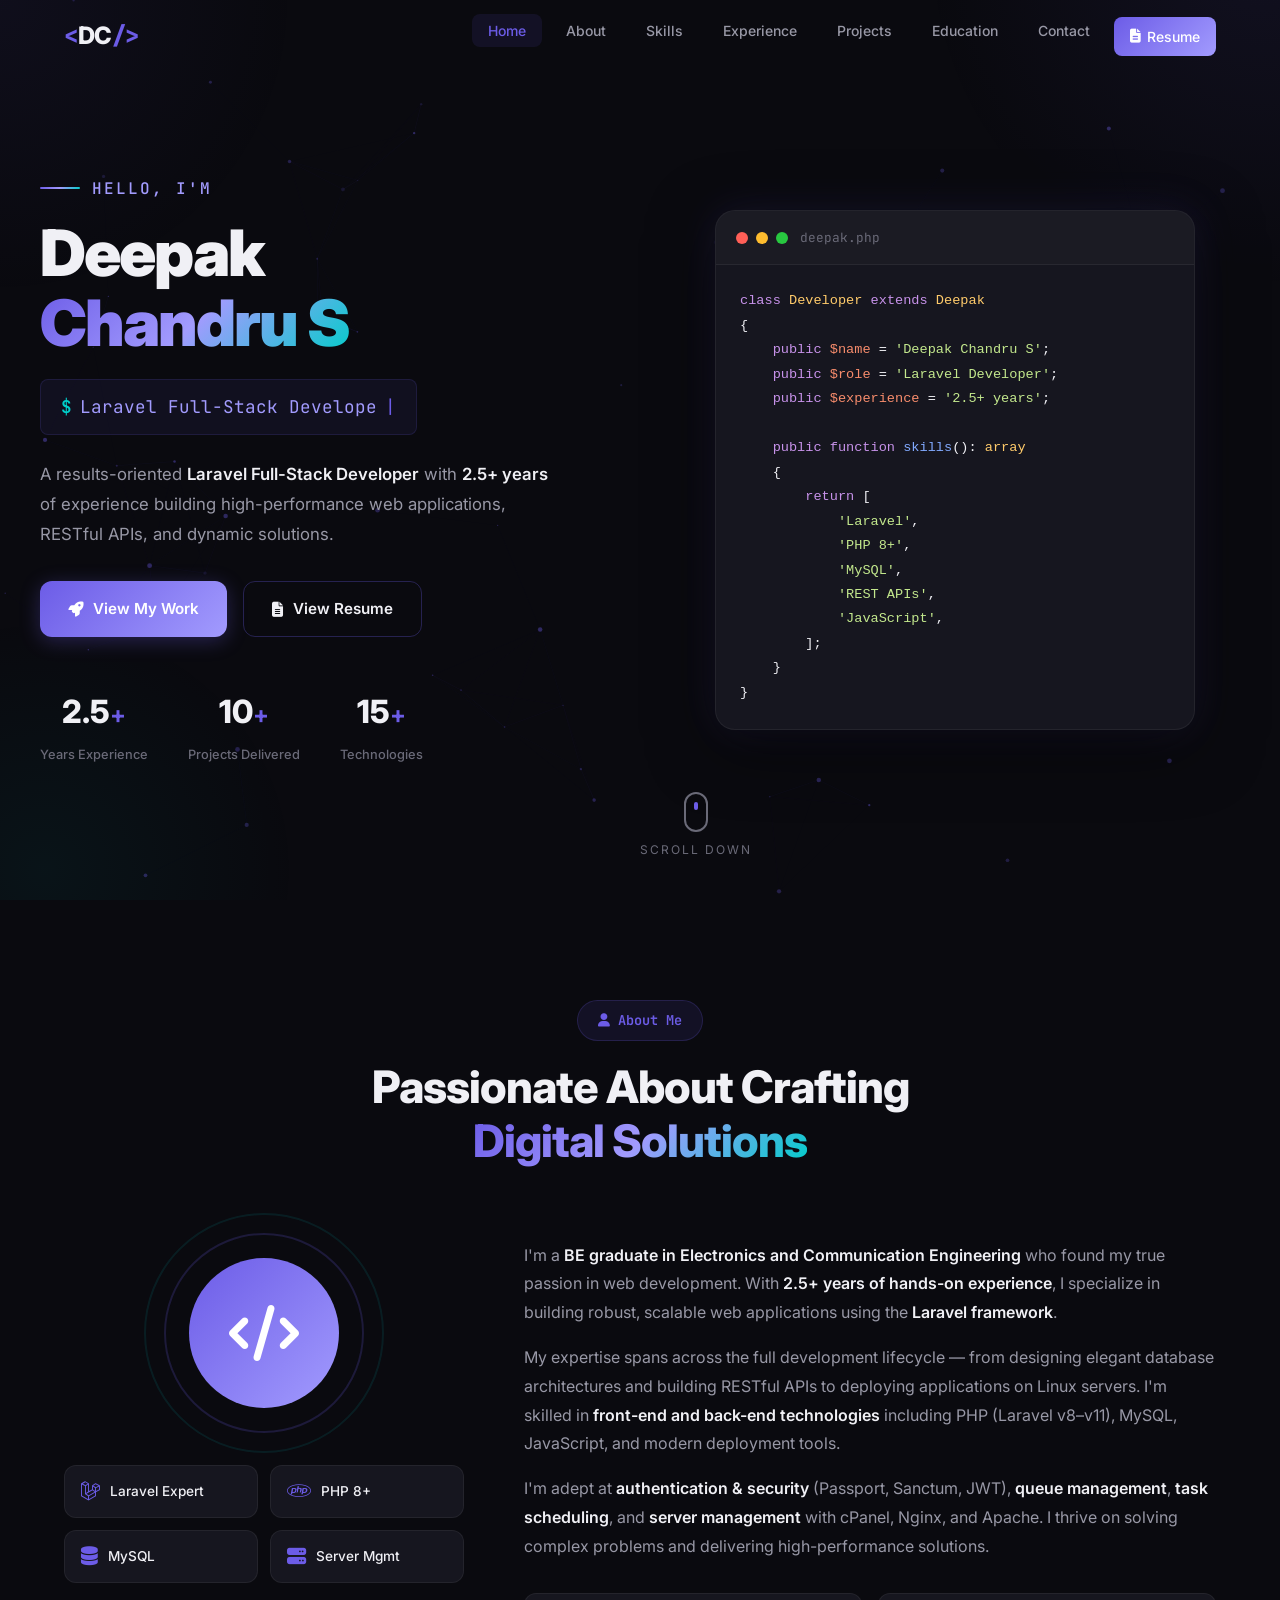
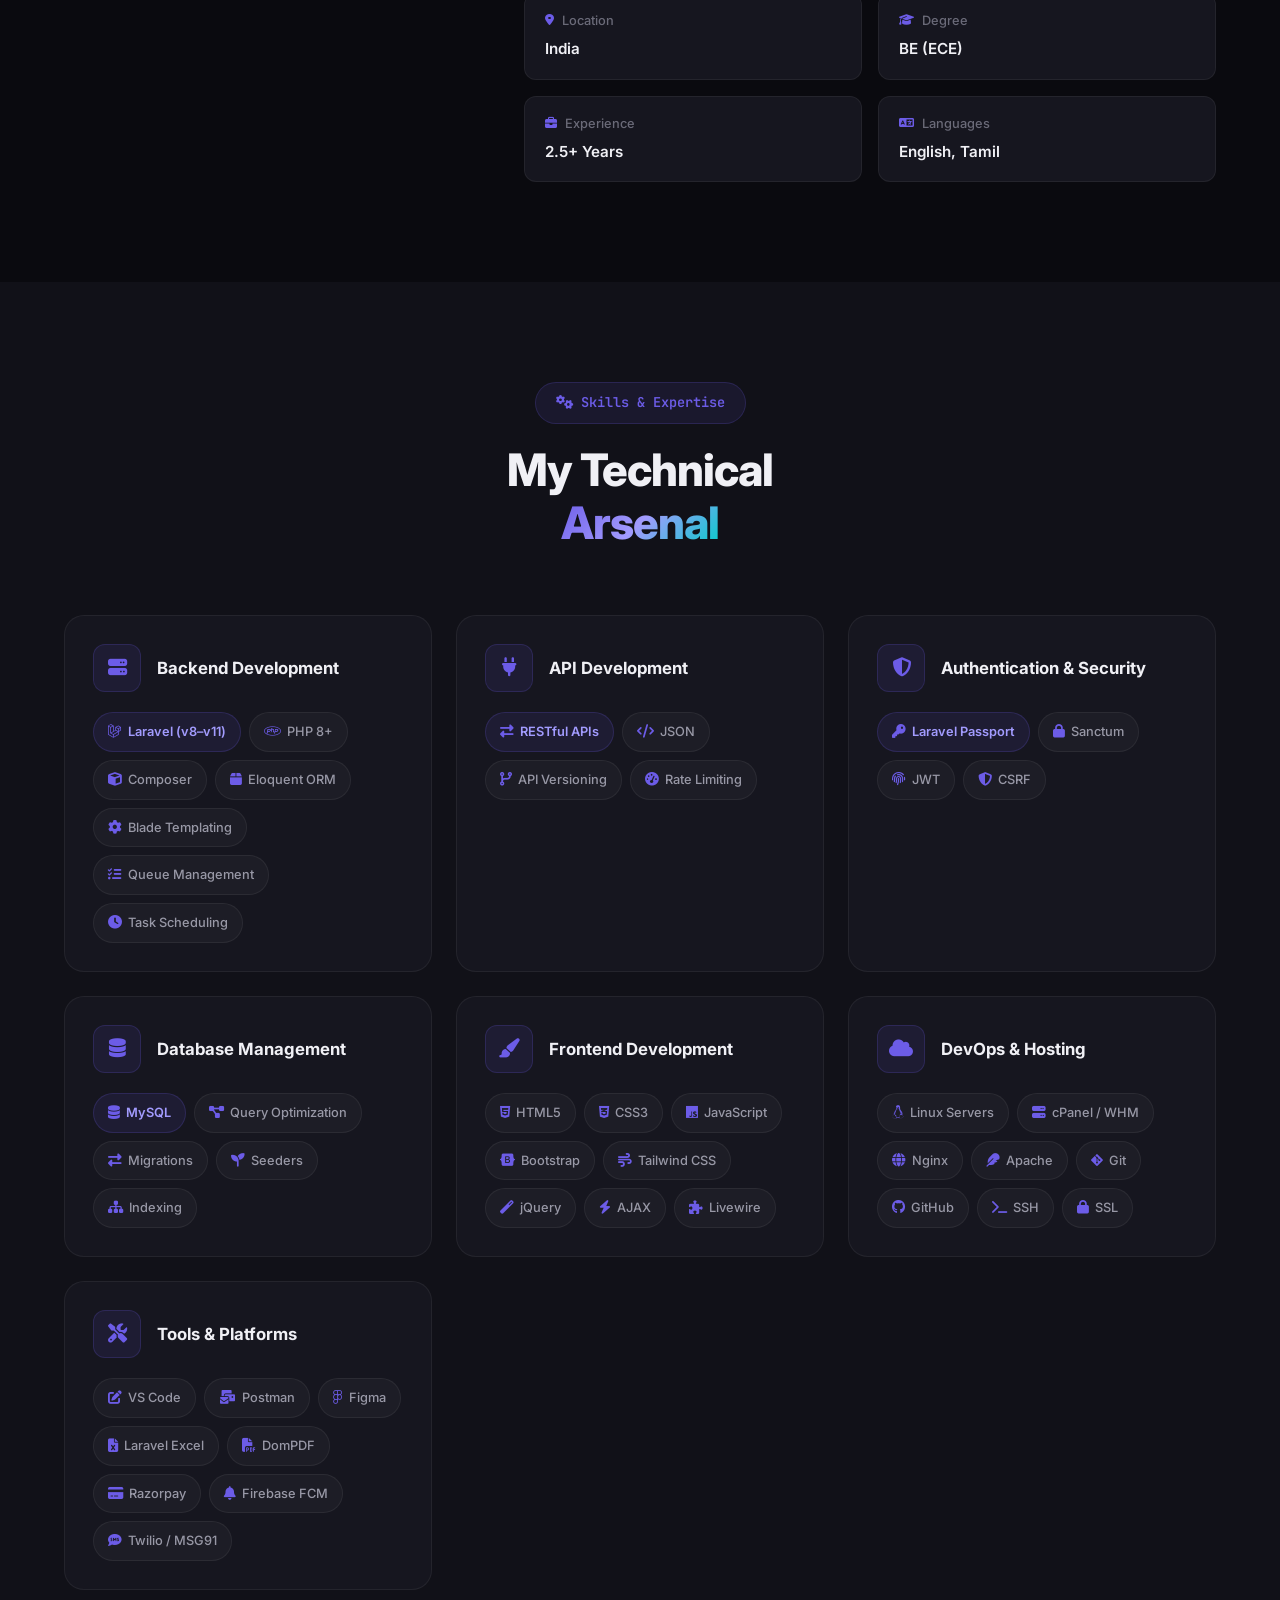
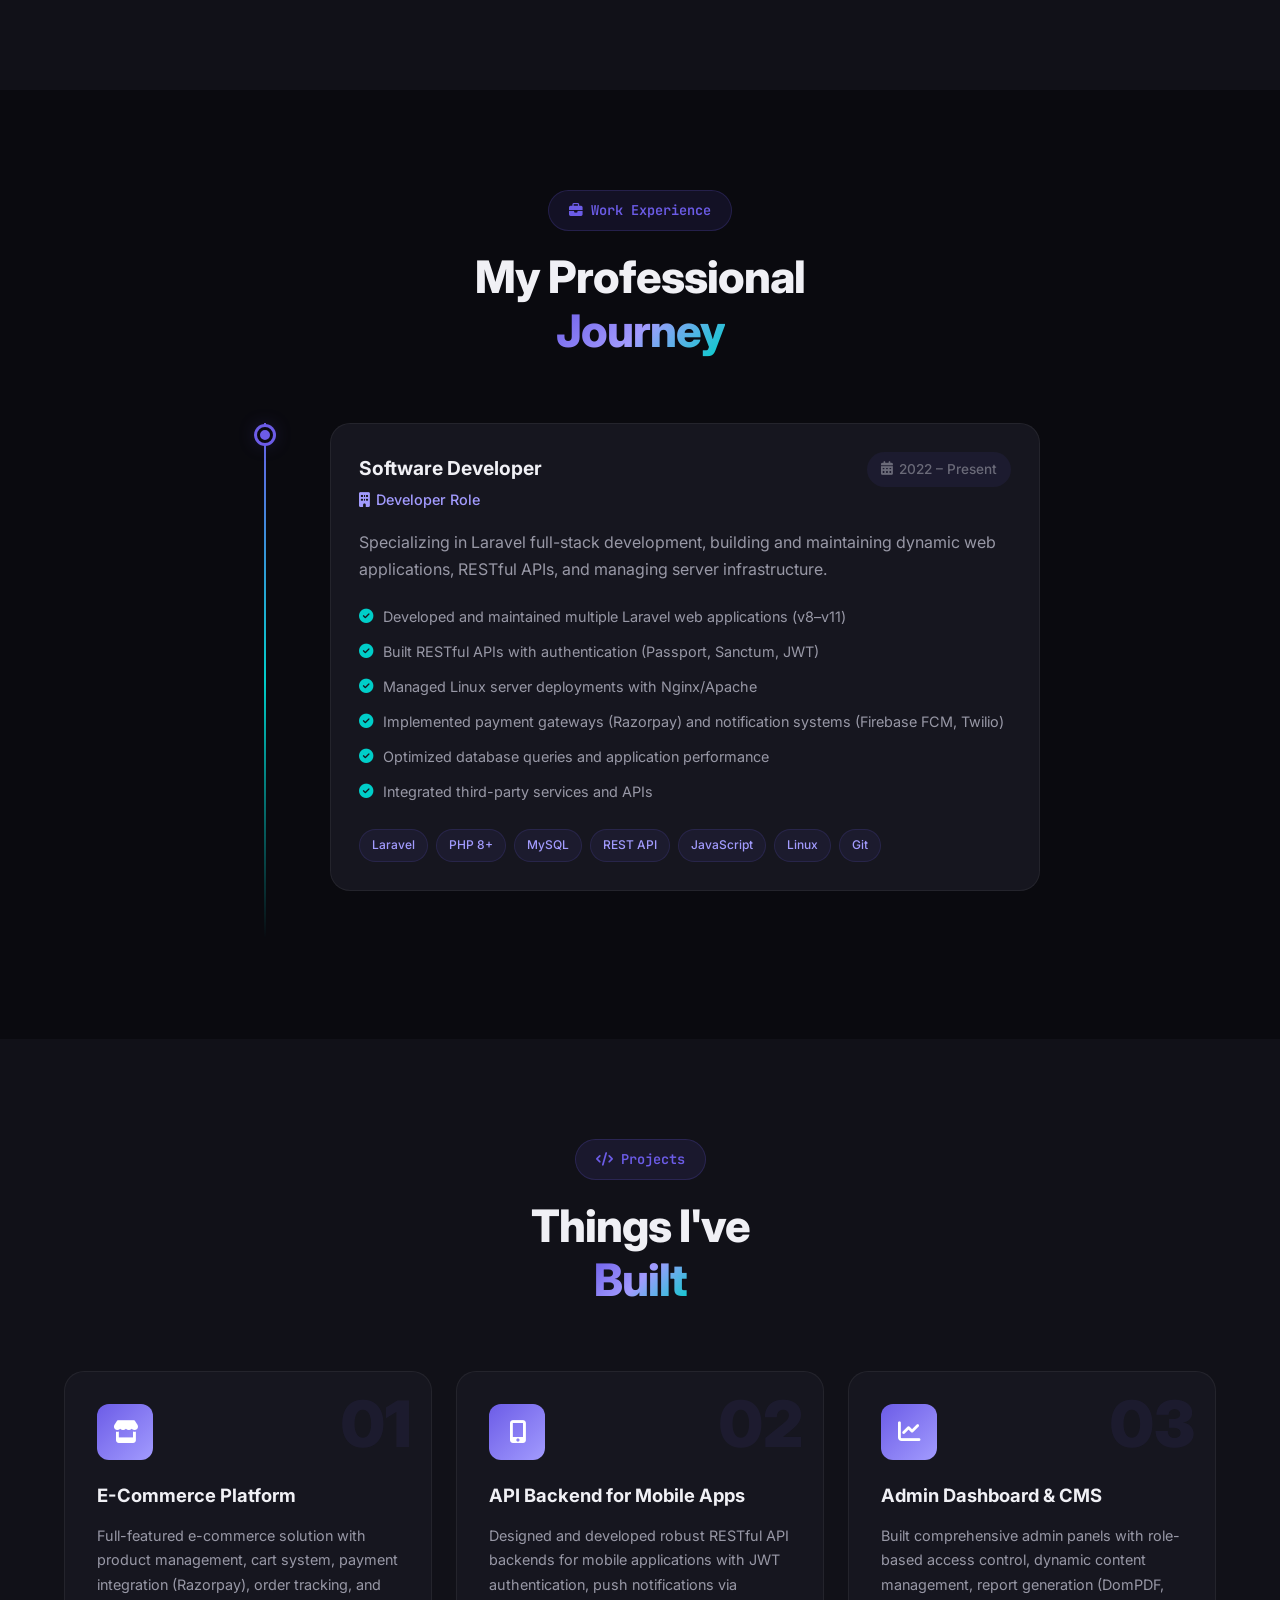
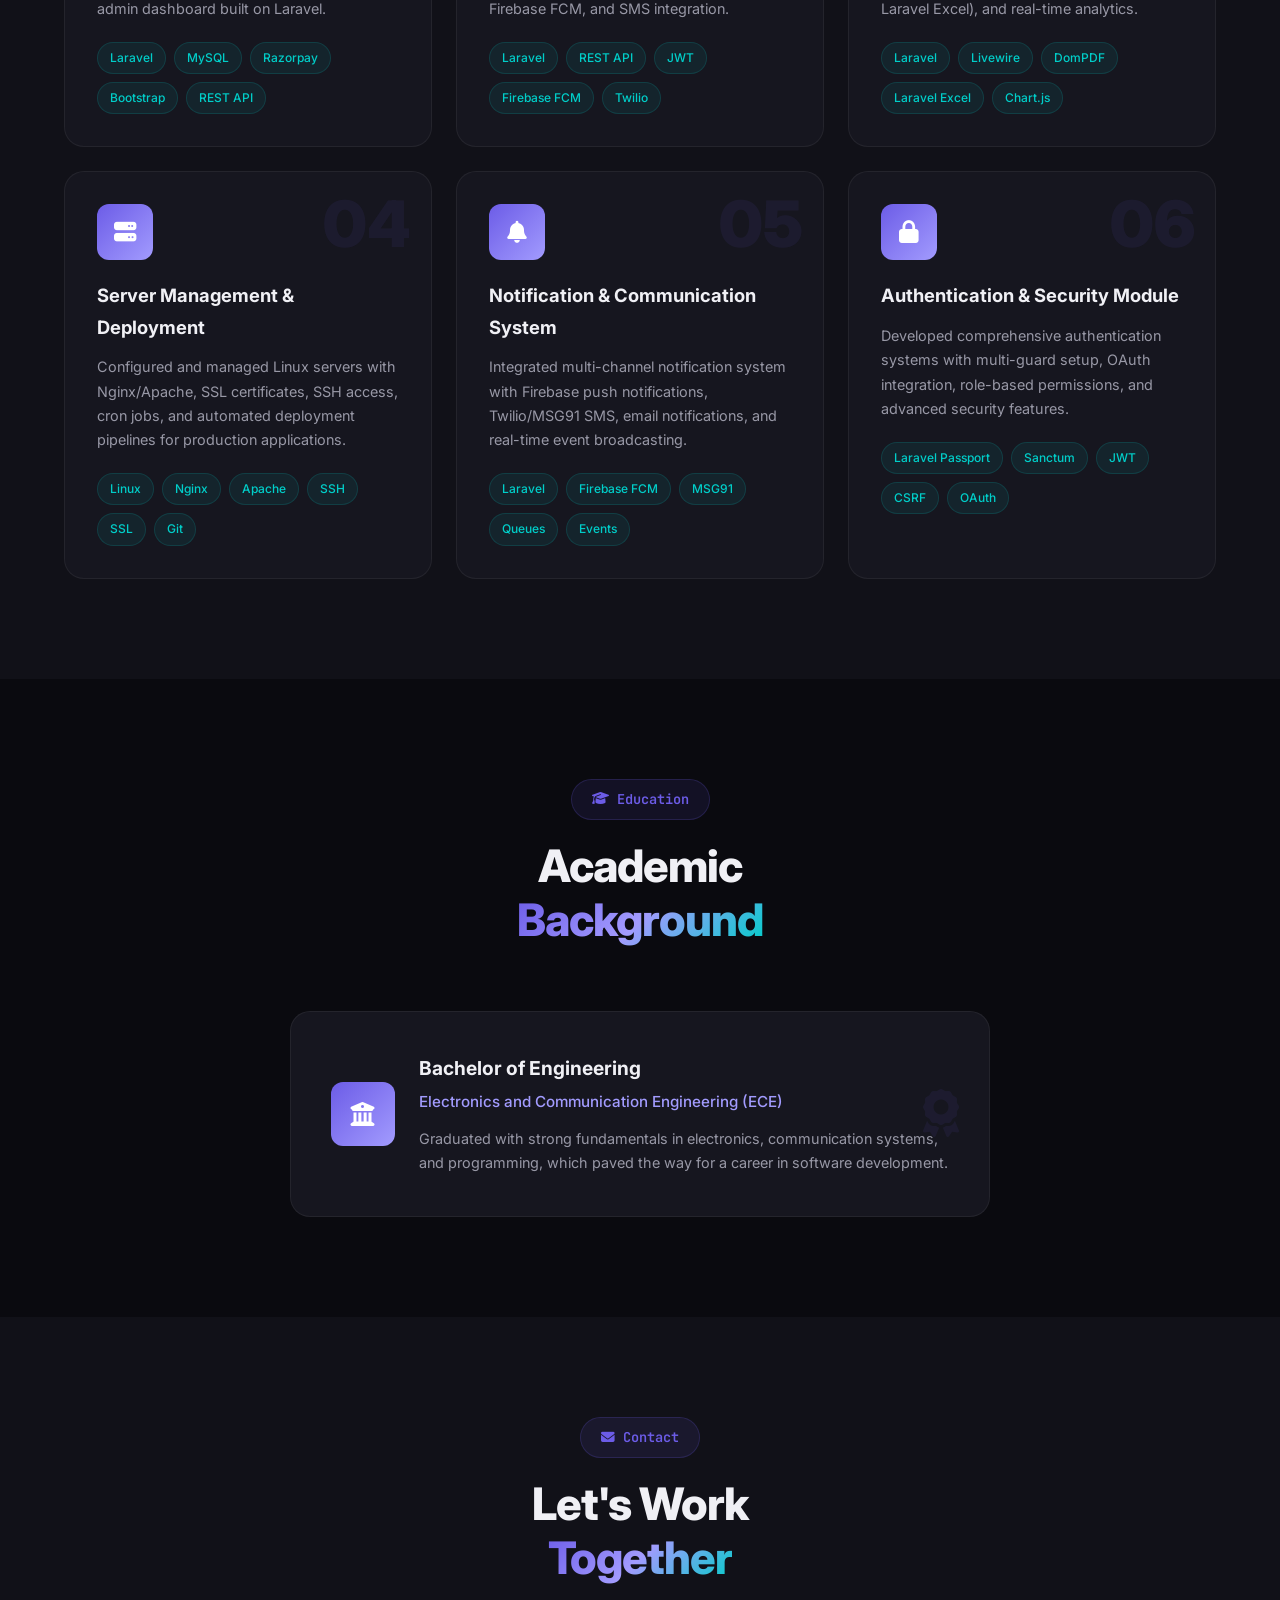
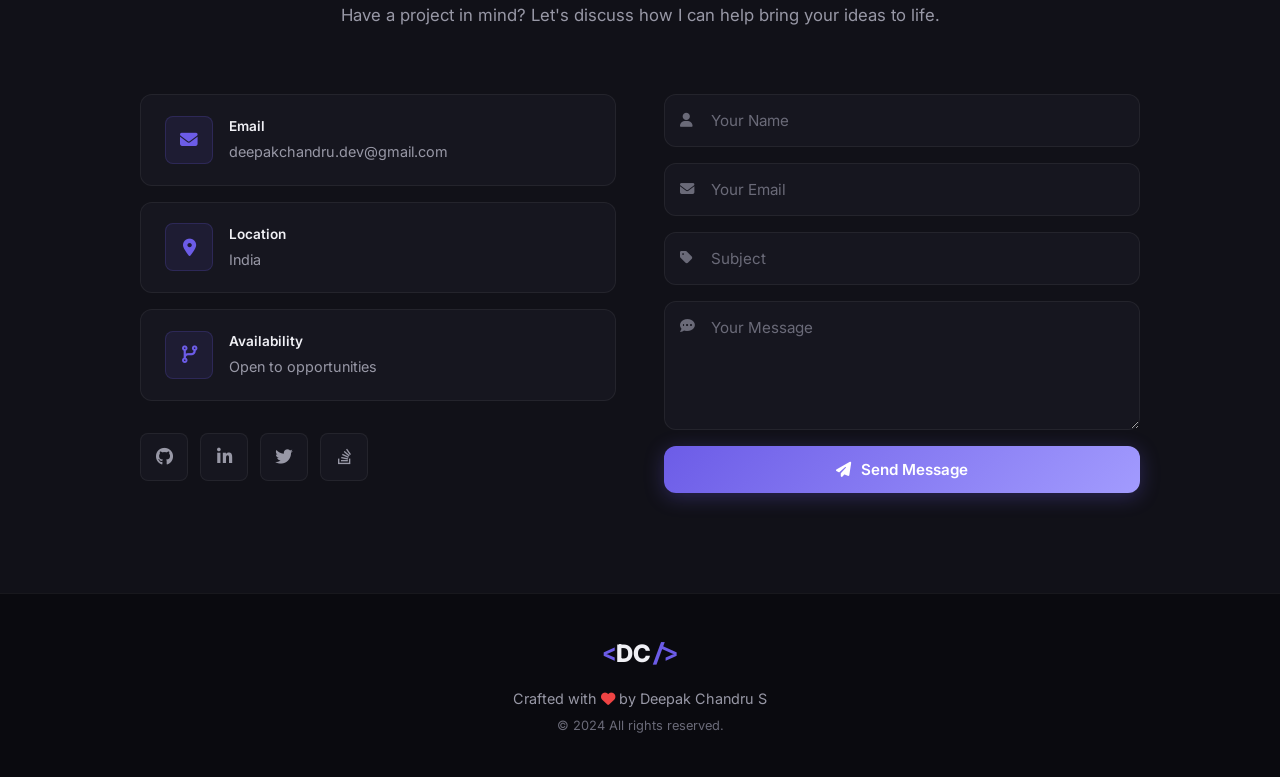
==== index.html @ 0161b1d6 "initial commit" ====
<!DOCTYPE html>
<html lang="en">
<head>
    <meta charset="UTF-8">
    <meta name="viewport" content="width=device-width, initial-scale=1.0">
    <title>Deepak Chandru S | Laravel Developer Portfolio</title>
    <link rel="preconnect" href="https://fonts.googleapis.com">
    <link href="https://fonts.googleapis.com/css2?family=Inter:wght@300;400;500;600;700;800;900&family=JetBrains+Mono:wght@400;500;600&display=swap" rel="stylesheet">
    <link rel="stylesheet" href="https://cdn.jsdelivr.net/npm/@fortawesome/fontawesome-free@6.4.0/css/all.min.css">
    <link rel="stylesheet" href="css/style.css">
</head>
<body>
    <!-- Cursor Glow -->
    <div class="cursor-glow" id="cursorGlow"></div>

    <!-- Particle Canvas -->
    <canvas id="particleCanvas"></canvas>

    <!-- Navigation -->
    <nav class="navbar" id="navbar">
        <div class="nav-container">
            <a href="#hero" class="nav-logo">
                <span class="logo-bracket">&lt;</span>DC<span class="logo-bracket">/&gt;</span>
            </a>
            <ul class="nav-links" id="navLinks">
                <li><a href="#hero" class="nav-link active">Home</a></li>
                <li><a href="#about" class="nav-link">About</a></li>
                <li><a href="#skills" class="nav-link">Skills</a></li>
                <li><a href="#experience" class="nav-link">Experience</a></li>
                <li><a href="#projects" class="nav-link">Projects</a></li>
                <li><a href="#education" class="nav-link">Education</a></li>
                <li><a href="#contact" class="nav-link">Contact</a></li>
                <li><a href="resume.html" class="nav-link nav-resume"><i class="fas fa-file-alt"></i> Resume</a></li>
            </ul>
            <button class="nav-toggle" id="navToggle" aria-label="Toggle navigation">
                <span></span><span></span><span></span>
            </button>
        </div>
    </nav>

    <!-- Hero Section -->
    <section id="hero" class="hero">
        <div class="hero-content">
            <div class="hero-text">
                <div class="hero-greeting" data-aos="fade-up">
                    <span class="greeting-line"></span>
                    <span class="greeting-text">Hello, I'm</span>
                </div>
                <h1 class="hero-name" data-aos="fade-up" data-delay="100">
                    Deepak<br><span class="name-highlight">Chandru S</span>
                </h1>
                <div class="hero-typewriter" data-aos="fade-up" data-delay="200">
                    <span class="typewriter-prefix">$</span>
                    <span class="typewriter-text" id="typewriter"></span>
                    <span class="typewriter-cursor">|</span>
                </div>
                <p class="hero-description" data-aos="fade-up" data-delay="300">
                    A results-oriented <strong>Laravel Full-Stack Developer</strong> with <strong>2.5+ years</strong> of experience 
                    building high-performance web applications, RESTful APIs, and dynamic solutions.
                </p>
                <div class="hero-buttons" data-aos="fade-up" data-delay="400">
                    <a href="#projects" class="btn btn-primary">
                        <i class="fas fa-rocket"></i> View My Work
                    </a>
                    <a href="resume.html" class="btn btn-outline">
                        <i class="fas fa-file-alt"></i> View Resume
                    </a>
                </div>
                <div class="hero-stats" data-aos="fade-up" data-delay="500">
                    <div class="stat-item">
                        <span class="stat-number" data-count="2.5">0</span><span class="stat-suffix">+</span>
                        <span class="stat-label">Years Experience</span>
                    </div>
                    <div class="stat-item">
                        <span class="stat-number" data-count="10">0</span><span class="stat-suffix">+</span>
                        <span class="stat-label">Projects Delivered</span>
                    </div>
                    <div class="stat-item">
                        <span class="stat-number" data-count="15">0</span><span class="stat-suffix">+</span>
                        <span class="stat-label">Technologies</span>
                    </div>
                </div>
            </div>
            <div class="hero-visual" data-aos="fade-left" data-delay="300">
                <div class="code-window">
                    <div class="code-header">
                        <div class="code-dots">
                            <span class="dot red"></span>
                            <span class="dot yellow"></span>
                            <span class="dot green"></span>
                        </div>
                        <span class="code-title">deepak.php</span>
                    </div>
                    <div class="code-body">
                        <pre><code><span class="code-keyword">class</span> <span class="code-class">Developer</span> <span class="code-keyword">extends</span> <span class="code-class">Deepak</span>
{
    <span class="code-keyword">public</span> <span class="code-variable">$name</span> = <span class="code-string">'Deepak Chandru S'</span>;
    <span class="code-keyword">public</span> <span class="code-variable">$role</span> = <span class="code-string">'Laravel Developer'</span>;
    <span class="code-keyword">public</span> <span class="code-variable">$experience</span> = <span class="code-string">'2.5+ years'</span>;

    <span class="code-keyword">public function</span> <span class="code-function">skills</span>(): <span class="code-class">array</span>
    {
        <span class="code-keyword">return</span> [
            <span class="code-string">'Laravel'</span>,
            <span class="code-string">'PHP 8+'</span>,
            <span class="code-string">'MySQL'</span>,
            <span class="code-string">'REST APIs'</span>,
            <span class="code-string">'JavaScript'</span>,
        ];
    }
}</code></pre>
                    </div>
                </div>
            </div>
        </div>
        <div class="scroll-indicator">
            <div class="mouse">
                <div class="wheel"></div>
            </div>
            <span>Scroll Down</span>
        </div>
    </section>

    <!-- About Section -->
    <section id="about" class="section about">
        <div class="container">
            <div class="section-header">
                <span class="section-tag"><i class="fas fa-user"></i> About Me</span>
                <h2 class="section-title">Passionate About Crafting<br><span class="highlight">Digital Solutions</span></h2>
            </div>
            <div class="about-grid">
                <div class="about-image-wrapper">
                    <div class="about-avatar">
                        <div class="avatar-inner">
                            <i class="fas fa-code avatar-icon"></i>
                        </div>
                        <div class="avatar-ring"></div>
                        <div class="avatar-ring avatar-ring-2"></div>
                    </div>
                    <div class="about-badges">
                        <div class="badge-item">
                            <i class="fab fa-laravel"></i>
                            <span>Laravel Expert</span>
                        </div>
                        <div class="badge-item">
                            <i class="fab fa-php"></i>
                            <span>PHP 8+</span>
                        </div>
                        <div class="badge-item">
                            <i class="fas fa-database"></i>
                            <span>MySQL</span>
                        </div>
                        <div class="badge-item">
                            <i class="fas fa-server"></i>
                            <span>Server Mgmt</span>
                        </div>
                    </div>
                </div>
                <div class="about-content">
                    <p class="about-text">
                        I'm a <strong>BE graduate in Electronics and Communication Engineering</strong> who found my true passion in web development. 
                        With <strong>2.5+ years of hands-on experience</strong>, I specialize in building robust, scalable web applications using 
                        the <strong>Laravel framework</strong>.
                    </p>
                    <p class="about-text">
                        My expertise spans across the full development lifecycle — from designing elegant database architectures and building 
                        RESTful APIs to deploying applications on Linux servers. I'm skilled in <strong>front-end and back-end technologies</strong> 
                        including PHP (Laravel v8–v11), MySQL, JavaScript, and modern deployment tools.
                    </p>
                    <p class="about-text">
                        I'm adept at <strong>authentication & security</strong> (Passport, Sanctum, JWT), <strong>queue management</strong>, 
                        <strong>task scheduling</strong>, and <strong>server management</strong> with cPanel, Nginx, and Apache. I thrive on solving 
                        complex problems and delivering high-performance solutions.
                    </p>
                    <div class="about-info-grid">
                        <div class="info-item">
                            <span class="info-label"><i class="fas fa-map-marker-alt"></i> Location</span>
                            <span class="info-value">India</span>
                        </div>
                        <div class="info-item">
                            <span class="info-label"><i class="fas fa-graduation-cap"></i> Degree</span>
                            <span class="info-value">BE (ECE)</span>
                        </div>
                        <div class="info-item">
                            <span class="info-label"><i class="fas fa-briefcase"></i> Experience</span>
                            <span class="info-value">2.5+ Years</span>
                        </div>
                        <div class="info-item">
                            <span class="info-label"><i class="fas fa-language"></i> Languages</span>
                            <span class="info-value">English, Tamil</span>
                        </div>
                    </div>
                </div>
            </div>
        </div>
    </section>

    <!-- Skills Section -->
    <section id="skills" class="section skills">
        <div class="container">
            <div class="section-header">
                <span class="section-tag"><i class="fas fa-cogs"></i> Skills & Expertise</span>
                <h2 class="section-title">My Technical<br><span class="highlight">Arsenal</span></h2>
            </div>
            <div class="skills-categories">
                <!-- Backend Development -->
                <div class="skill-category">
                    <div class="category-header">
                        <div class="category-icon">
                            <i class="fas fa-server"></i>
                        </div>
                        <h3>Backend Development</h3>
                    </div>
                    <div class="skill-tags">
                        <span class="skill-tag featured"><i class="fab fa-laravel"></i> Laravel (v8–v11)</span>
                        <span class="skill-tag"><i class="fab fa-php"></i> PHP 8+</span>
                        <span class="skill-tag"><i class="fas fa-cube"></i> Composer</span>
                        <span class="skill-tag"><i class="fas fa-box"></i> Eloquent ORM</span>
                        <span class="skill-tag"><i class="fas fa-cog"></i> Blade Templating</span>
                        <span class="skill-tag"><i class="fas fa-tasks"></i> Queue Management</span>
                        <span class="skill-tag"><i class="fas fa-clock"></i> Task Scheduling</span>
                    </div>
                </div>
                <!-- API Development -->
                <div class="skill-category">
                    <div class="category-header">
                        <div class="category-icon">
                            <i class="fas fa-plug"></i>
                        </div>
                        <h3>API Development</h3>
                    </div>
                    <div class="skill-tags">
                        <span class="skill-tag featured"><i class="fas fa-exchange-alt"></i> RESTful APIs</span>
                        <span class="skill-tag"><i class="fas fa-code"></i> JSON</span>
                        <span class="skill-tag"><i class="fas fa-code-branch"></i> API Versioning</span>
                        <span class="skill-tag"><i class="fas fa-tachometer-alt"></i> Rate Limiting</span>
                    </div>
                </div>
                <!-- Auth & Security -->
                <div class="skill-category">
                    <div class="category-header">
                        <div class="category-icon">
                            <i class="fas fa-shield-alt"></i>
                        </div>
                        <h3>Authentication & Security</h3>
                    </div>
                    <div class="skill-tags">
                        <span class="skill-tag featured"><i class="fas fa-key"></i> Laravel Passport</span>
                        <span class="skill-tag"><i class="fas fa-lock"></i> Sanctum</span>
                        <span class="skill-tag"><i class="fas fa-fingerprint"></i> JWT</span>
                        <span class="skill-tag"><i class="fas fa-shield-alt"></i> CSRF</span>
                    </div>
                </div>
                <!-- Database -->
                <div class="skill-category">
                    <div class="category-header">
                        <div class="category-icon">
                            <i class="fas fa-database"></i>
                        </div>
                        <h3>Database Management</h3>
                    </div>
                    <div class="skill-tags">
                        <span class="skill-tag featured"><i class="fas fa-database"></i> MySQL</span>
                        <span class="skill-tag"><i class="fas fa-project-diagram"></i> Query Optimization</span>
                        <span class="skill-tag"><i class="fas fa-exchange-alt"></i> Migrations</span>
                        <span class="skill-tag"><i class="fas fa-seedling"></i> Seeders</span>
                        <span class="skill-tag"><i class="fas fa-sitemap"></i> Indexing</span>
                    </div>
                </div>
                <!-- Frontend -->
                <div class="skill-category">
                    <div class="category-header">
                        <div class="category-icon">
                            <i class="fas fa-paint-brush"></i>
                        </div>
                        <h3>Frontend Development</h3>
                    </div>
                    <div class="skill-tags">
                        <span class="skill-tag"><i class="fab fa-html5"></i> HTML5</span>
                        <span class="skill-tag"><i class="fab fa-css3-alt"></i> CSS3</span>
                        <span class="skill-tag"><i class="fab fa-js"></i> JavaScript</span>
                        <span class="skill-tag"><i class="fab fa-bootstrap"></i> Bootstrap</span>
                        <span class="skill-tag"><i class="fas fa-wind"></i> Tailwind CSS</span>
                        <span class="skill-tag"><i class="fas fa-magic"></i> jQuery</span>
                        <span class="skill-tag"><i class="fas fa-bolt"></i> AJAX</span>
                        <span class="skill-tag"><i class="fas fa-puzzle-piece"></i> Livewire</span>
                    </div>
                </div>
                <!-- DevOps & Hosting -->
                <div class="skill-category">
                    <div class="category-header">
                        <div class="category-icon">
                            <i class="fas fa-cloud"></i>
                        </div>
                        <h3>DevOps & Hosting</h3>
                    </div>
                    <div class="skill-tags">
                        <span class="skill-tag"><i class="fab fa-linux"></i> Linux Servers</span>
                        <span class="skill-tag"><i class="fas fa-server"></i> cPanel / WHM</span>
                        <span class="skill-tag"><i class="fas fa-globe"></i> Nginx</span>
                        <span class="skill-tag"><i class="fas fa-feather"></i> Apache</span>
                        <span class="skill-tag"><i class="fab fa-git-alt"></i> Git</span>
                        <span class="skill-tag"><i class="fab fa-github"></i> GitHub</span>
                        <span class="skill-tag"><i class="fas fa-terminal"></i> SSH</span>
                        <span class="skill-tag"><i class="fas fa-lock"></i> SSL</span>
                    </div>
                </div>
                <!-- Tools -->
                <div class="skill-category">
                    <div class="category-header">
                        <div class="category-icon">
                            <i class="fas fa-tools"></i>
                        </div>
                        <h3>Tools & Platforms</h3>
                    </div>
                    <div class="skill-tags">
                        <span class="skill-tag"><i class="fas fa-edit"></i> VS Code</span>
                        <span class="skill-tag"><i class="fas fa-mail-bulk"></i> Postman</span>
                        <span class="skill-tag"><i class="fab fa-figma"></i> Figma</span>
                        <span class="skill-tag"><i class="fas fa-file-excel"></i> Laravel Excel</span>
                        <span class="skill-tag"><i class="fas fa-file-pdf"></i> DomPDF</span>
                        <span class="skill-tag"><i class="fas fa-credit-card"></i> Razorpay</span>
                        <span class="skill-tag"><i class="fas fa-bell"></i> Firebase FCM</span>
                        <span class="skill-tag"><i class="fas fa-sms"></i> Twilio / MSG91</span>
                    </div>
                </div>
            </div>
        </div>
    </section>

    <!-- Experience Section -->
    <section id="experience" class="section experience">
        <div class="container">
            <div class="section-header">
                <span class="section-tag"><i class="fas fa-briefcase"></i> Work Experience</span>
                <h2 class="section-title">My Professional<br><span class="highlight">Journey</span></h2>
            </div>
            <div class="timeline">
                <!-- Experience 1 -->
                <div class="timeline-item">
                    <div class="timeline-marker">
                        <div class="marker-dot"></div>
                    </div>
                    <div class="timeline-content">
                        <div class="timeline-header">
                            <div class="timeline-company">
                                <h3>Software Developer</h3>
                                <span class="company-name"><i class="fas fa-building"></i> Developer Role</span>
                            </div>
                            <span class="timeline-date">
                                <i class="fas fa-calendar-alt"></i> 2022 – Present
                            </span>
                        </div>
                        <div class="timeline-body">
                            <p>Specializing in Laravel full-stack development, building and maintaining dynamic web applications, RESTful APIs, and managing server infrastructure.</p>
                            <ul class="timeline-highlights">
                                <li><i class="fas fa-check-circle"></i> Developed and maintained multiple Laravel web applications (v8–v11)</li>
                                <li><i class="fas fa-check-circle"></i> Built RESTful APIs with authentication (Passport, Sanctum, JWT)</li>
                                <li><i class="fas fa-check-circle"></i> Managed Linux server deployments with Nginx/Apache</li>
                                <li><i class="fas fa-check-circle"></i> Implemented payment gateways (Razorpay) and notification systems (Firebase FCM, Twilio)</li>
                                <li><i class="fas fa-check-circle"></i> Optimized database queries and application performance</li>
                                <li><i class="fas fa-check-circle"></i> Integrated third-party services and APIs</li>
                            </ul>
                            <div class="tech-stack">
                                <span>Laravel</span>
                                <span>PHP 8+</span>
                                <span>MySQL</span>
                                <span>REST API</span>
                                <span>JavaScript</span>
                                <span>Linux</span>
                                <span>Git</span>
                            </div>
                        </div>
                    </div>
                </div>
            </div>
        </div>
    </section>

    <!-- Projects Section -->
    <section id="projects" class="section projects">
        <div class="container">
            <div class="section-header">
                <span class="section-tag"><i class="fas fa-code"></i> Projects</span>
                <h2 class="section-title">Things I've<br><span class="highlight">Built</span></h2>
            </div>
            <div class="projects-grid">
                <!-- Project 1 -->
                <div class="project-card">
                    <div class="project-icon">
                        <i class="fas fa-store"></i>
                    </div>
                    <div class="project-content">
                        <h3>E-Commerce Platform</h3>
                        <p>Full-featured e-commerce solution with product management, cart system, payment integration (Razorpay), order tracking, and admin dashboard built on Laravel.</p>
                        <div class="project-tech">
                            <span>Laravel</span>
                            <span>MySQL</span>
                            <span>Razorpay</span>
                            <span>Bootstrap</span>
                            <span>REST API</span>
                        </div>
                    </div>
                    <div class="project-overlay">
                        <div class="project-number">01</div>
                    </div>
                </div>
                <!-- Project 2 -->
                <div class="project-card">
                    <div class="project-icon">
                        <i class="fas fa-mobile-alt"></i>
                    </div>
                    <div class="project-content">
                        <h3>API Backend for Mobile Apps</h3>
                        <p>Designed and developed robust RESTful API backends for mobile applications with JWT authentication, push notifications via Firebase FCM, and SMS integration.</p>
                        <div class="project-tech">
                            <span>Laravel</span>
                            <span>REST API</span>
                            <span>JWT</span>
                            <span>Firebase FCM</span>
                            <span>Twilio</span>
                        </div>
                    </div>
                    <div class="project-overlay">
                        <div class="project-number">02</div>
                    </div>
                </div>
                <!-- Project 3 -->
                <div class="project-card">
                    <div class="project-icon">
                        <i class="fas fa-chart-line"></i>
                    </div>
                    <div class="project-content">
                        <h3>Admin Dashboard & CMS</h3>
                        <p>Built comprehensive admin panels with role-based access control, dynamic content management, report generation (DomPDF, Laravel Excel), and real-time analytics.</p>
                        <div class="project-tech">
                            <span>Laravel</span>
                            <span>Livewire</span>
                            <span>DomPDF</span>
                            <span>Laravel Excel</span>
                            <span>Chart.js</span>
                        </div>
                    </div>
                    <div class="project-overlay">
                        <div class="project-number">03</div>
                    </div>
                </div>
                <!-- Project 4 -->
                <div class="project-card">
                    <div class="project-icon">
                        <i class="fas fa-server"></i>
                    </div>
                    <div class="project-content">
                        <h3>Server Management & Deployment</h3>
                        <p>Configured and managed Linux servers with Nginx/Apache, SSL certificates, SSH access, cron jobs, and automated deployment pipelines for production applications.</p>
                        <div class="project-tech">
                            <span>Linux</span>
                            <span>Nginx</span>
                            <span>Apache</span>
                            <span>SSH</span>
                            <span>SSL</span>
                            <span>Git</span>
                        </div>
                    </div>
                    <div class="project-overlay">
                        <div class="project-number">04</div>
                    </div>
                </div>
                <!-- Project 5 -->
                <div class="project-card">
                    <div class="project-icon">
                        <i class="fas fa-bell"></i>
                    </div>
                    <div class="project-content">
                        <h3>Notification & Communication System</h3>
                        <p>Integrated multi-channel notification system with Firebase push notifications, Twilio/MSG91 SMS, email notifications, and real-time event broadcasting.</p>
                        <div class="project-tech">
                            <span>Laravel</span>
                            <span>Firebase FCM</span>
                            <span>MSG91</span>
                            <span>Queues</span>
                            <span>Events</span>
                        </div>
                    </div>
                    <div class="project-overlay">
                        <div class="project-number">05</div>
                    </div>
                </div>
                <!-- Project 6 -->
                <div class="project-card">
                    <div class="project-icon">
                        <i class="fas fa-lock"></i>
                    </div>
                    <div class="project-content">
                        <h3>Authentication & Security Module</h3>
                        <p>Developed comprehensive authentication systems with multi-guard setup, OAuth integration, role-based permissions, and advanced security features.</p>
                        <div class="project-tech">
                            <span>Laravel Passport</span>
                            <span>Sanctum</span>
                            <span>JWT</span>
                            <span>CSRF</span>
                            <span>OAuth</span>
                        </div>
                    </div>
                    <div class="project-overlay">
                        <div class="project-number">06</div>
                    </div>
                </div>
            </div>
        </div>
    </section>

    <!-- Education Section -->
    <section id="education" class="section education">
        <div class="container">
            <div class="section-header">
                <span class="section-tag"><i class="fas fa-graduation-cap"></i> Education</span>
                <h2 class="section-title">Academic<br><span class="highlight">Background</span></h2>
            </div>
            <div class="education-grid">
                <div class="education-card">
                    <div class="edu-icon">
                        <i class="fas fa-university"></i>
                    </div>
                    <div class="edu-content">
                        <h3>Bachelor of Engineering</h3>
                        <p class="edu-field">Electronics and Communication Engineering (ECE)</p>
                        <p class="edu-description">
                            Graduated with strong fundamentals in electronics, communication systems, and programming, which paved the way for a career in software development.
                        </p>
                    </div>
                    <div class="edu-decoration">
                        <i class="fas fa-award"></i>
                    </div>
                </div>
            </div>
        </div>
    </section>

    <!-- Contact Section -->
    <section id="contact" class="section contact">
        <div class="container">
            <div class="section-header">
                <span class="section-tag"><i class="fas fa-envelope"></i> Contact</span>
                <h2 class="section-title">Let's Work<br><span class="highlight">Together</span></h2>
                <p class="section-subtitle">Have a project in mind? Let's discuss how I can help bring your ideas to life.</p>
            </div>
            <div class="contact-grid">
                <div class="contact-info">
                    <div class="contact-card">
                        <div class="contact-icon">
                            <i class="fas fa-envelope"></i>
                        </div>
                        <div class="contact-detail">
                            <h4>Email</h4>
                            <p>deepakchandru.dev@gmail.com</p>
                        </div>
                    </div>
                    <div class="contact-card">
                        <div class="contact-icon">
                            <i class="fas fa-map-marker-alt"></i>
                        </div>
                        <div class="contact-detail">
                            <h4>Location</h4>
                            <p>India</p>
                        </div>
                    </div>
                    <div class="contact-card">
                        <div class="contact-icon">
                            <i class="fas fa-code-branch"></i>
                        </div>
                        <div class="contact-detail">
                            <h4>Availability</h4>
                            <p>Open to opportunities</p>
                        </div>
                    </div>
                    <div class="social-links">
                        <a href="#" class="social-link" title="GitHub"><i class="fab fa-github"></i></a>
                        <a href="#" class="social-link" title="LinkedIn"><i class="fab fa-linkedin-in"></i></a>
                        <a href="#" class="social-link" title="Twitter"><i class="fab fa-twitter"></i></a>
                        <a href="#" class="social-link" title="Stack Overflow"><i class="fab fa-stack-overflow"></i></a>
                    </div>
                </div>
                <form class="contact-form" id="contactForm">
                    <div class="form-group">
                        <div class="input-wrapper">
                            <i class="fas fa-user"></i>
                            <input type="text" id="name" placeholder="Your Name" required>
                        </div>
                    </div>
                    <div class="form-group">
                        <div class="input-wrapper">
                            <i class="fas fa-envelope"></i>
                            <input type="email" id="email" placeholder="Your Email" required>
                        </div>
                    </div>
                    <div class="form-group">
                        <div class="input-wrapper">
                            <i class="fas fa-tag"></i>
                            <input type="text" id="subject" placeholder="Subject" required>
                        </div>
                    </div>
                    <div class="form-group">
                        <div class="input-wrapper textarea-wrapper">
                            <i class="fas fa-comment-dots"></i>
                            <textarea id="message" placeholder="Your Message" rows="5" required></textarea>
                        </div>
                    </div>
                    <button type="submit" class="btn btn-primary btn-full">
                        <i class="fas fa-paper-plane"></i> Send Message
                    </button>
                </form>
            </div>
        </div>
    </section>

    <!-- Footer -->
    <footer class="footer">
        <div class="container">
            <div class="footer-content">
                <div class="footer-logo">
                    <span class="logo-bracket">&lt;</span>DC<span class="logo-bracket">/&gt;</span>
                </div>
                <p class="footer-text">Crafted with <i class="fas fa-heart" style="color: #ef4444;"></i> by Deepak Chandru S</p>
                <p class="footer-copyright">© 2024 All rights reserved.</p>
            </div>
        </div>
    </footer>

    <script src="js/main.js"></script>
</body>
</html>
---- css/style.css ----
/* ========================================
   Deepak Chandru S - Portfolio Styles
   Modern Dark Theme with Gradient Accents
   ======================================== */

/* CSS Variables */
:root {
    --bg-primary: #0a0a0f;
    --bg-secondary: #111118;
    --bg-card: #16161f;
    --bg-card-hover: #1c1c28;
    --text-primary: #f0f0f5;
    --text-secondary: #9898a6;
    --text-muted: #6a6a78;
    --accent-primary: #6c5ce7;
    --accent-secondary: #a29bfe;
    --accent-tertiary: #00cec9;
    --gradient-primary: linear-gradient(135deg, #6c5ce7 0%, #a29bfe 50%, #00cec9 100%);
    --gradient-secondary: linear-gradient(135deg, #6c5ce7 0%, #a29bfe 100%);
    --gradient-glow: linear-gradient(135deg, rgba(108, 92, 231, 0.3) 0%, rgba(0, 206, 201, 0.3) 100%);
    --border-color: rgba(255, 255, 255, 0.06);
    --border-hover: rgba(108, 92, 231, 0.3);
    --shadow-sm: 0 2px 8px rgba(0, 0, 0, 0.3);
    --shadow-md: 0 8px 32px rgba(0, 0, 0, 0.4);
    --shadow-lg: 0 16px 64px rgba(0, 0, 0, 0.5);
    --shadow-glow: 0 0 40px rgba(108, 92, 231, 0.15);
    --radius-sm: 8px;
    --radius-md: 12px;
    --radius-lg: 20px;
    --radius-xl: 28px;
    --font-main: 'Inter', -apple-system, BlinkMacSystemFont, 'Segoe UI', sans-serif;
    --font-mono: 'JetBrains Mono', 'Fira Code', monospace;
    --transition: all 0.3s cubic-bezier(0.4, 0, 0.2, 1);
    --transition-slow: all 0.6s cubic-bezier(0.4, 0, 0.2, 1);
}

/* Reset & Base */
*, *::before, *::after {
    margin: 0;
    padding: 0;
    box-sizing: border-box;
}

html {
    scroll-behavior: smooth;
    scroll-padding-top: 80px;
}

body {
    font-family: var(--font-main);
    background: var(--bg-primary);
    color: var(--text-primary);
    line-height: 1.7;
    overflow-x: hidden;
    -webkit-font-smoothing: antialiased;
    -moz-osx-font-smoothing: grayscale;
}

::selection {
    background: rgba(108, 92, 231, 0.4);
    color: #fff;
}

::-webkit-scrollbar {
    width: 8px;
}

::-webkit-scrollbar-track {
    background: var(--bg-primary);
}

::-webkit-scrollbar-thumb {
    background: var(--accent-primary);
    border-radius: 4px;
}

::-webkit-scrollbar-thumb:hover {
    background: var(--accent-secondary);
}

/* Cursor Glow */
.cursor-glow {
    position: fixed;
    width: 600px;
    height: 600px;
    border-radius: 50%;
    background: radial-gradient(circle, rgba(108, 92, 231, 0.06) 0%, transparent 70%);
    pointer-events: none;
    transform: translate(-50%, -50%);
    z-index: 0;
    transition: opacity 0.3s;
}

/* Particle Canvas */
#particleCanvas {
    position: fixed;
    top: 0;
    left: 0;
    width: 100%;
    height: 100%;
    z-index: 0;
    pointer-events: none;
}

/* Container */
.container {
    max-width: 1200px;
    margin: 0 auto;
    padding: 0 24px;
}

/* ========================================
   Navigation
   ======================================== */
.navbar {
    position: fixed;
    top: 0;
    left: 0;
    width: 100%;
    z-index: 1000;
    padding: 16px 0;
    transition: var(--transition);
    background: transparent;
}

.navbar.scrolled {
    background: rgba(10, 10, 15, 0.85);
    backdrop-filter: blur(20px);
    -webkit-backdrop-filter: blur(20px);
    border-bottom: 1px solid var(--border-color);
    padding: 10px 0;
}

.nav-container {
    max-width: 1200px;
    margin: 0 auto;
    padding: 0 24px;
    display: flex;
    justify-content: space-between;
    align-items: center;
}

.nav-logo {
    font-size: 1.5rem;
    font-weight: 800;
    color: var(--text-primary);
    text-decoration: none;
    letter-spacing: -0.5px;
    transition: var(--transition);
}

.logo-bracket {
    color: var(--accent-primary);
    font-family: var(--font-mono);
}

.nav-logo:hover {
    transform: scale(1.05);
}

.nav-links {
    display: flex;
    list-style: none;
    gap: 8px;
}

.nav-link {
    color: var(--text-secondary);
    text-decoration: none;
    font-size: 0.875rem;
    font-weight: 500;
    padding: 8px 16px;
    border-radius: var(--radius-sm);
    transition: var(--transition);
    position: relative;
}

.nav-link:hover,
.nav-link.active {
    color: var(--text-primary);
    background: rgba(108, 92, 231, 0.1);
}

.nav-link.active {
    color: var(--accent-primary);
}

.nav-resume {
    background: var(--gradient-secondary);
    color: #fff !important;
    display: inline-flex;
    align-items: center;
    gap: 6px;
}

.nav-resume:hover {
    opacity: 0.9;
    background: var(--gradient-secondary);
}

.nav-toggle {
    display: none;
    flex-direction: column;
    gap: 5px;
    background: none;
    border: none;
    cursor: pointer;
    padding: 8px;
    z-index: 1001;
}

.nav-toggle span {
    width: 24px;
    height: 2px;
    background: var(--text-primary);
    transition: var(--transition);
    border-radius: 2px;
}

.nav-toggle.active span:nth-child(1) {
    transform: rotate(45deg) translate(5px, 5px);
}

.nav-toggle.active span:nth-child(2) {
    opacity: 0;
}

.nav-toggle.active span:nth-child(3) {
    transform: rotate(-45deg) translate(5px, -5px);
}

/* ========================================
   Hero Section
   ======================================== */
.hero {
    min-height: 100vh;
    display: flex;
    flex-direction: column;
    justify-content: center;
    position: relative;
    padding: 100px 24px 60px;
    overflow: hidden;
}

.hero::before {
    content: '';
    position: absolute;
    top: -50%;
    right: -30%;
    width: 800px;
    height: 800px;
    background: radial-gradient(circle, rgba(108, 92, 231, 0.08) 0%, transparent 60%);
    border-radius: 50%;
    pointer-events: none;
}

.hero::after {
    content: '';
    position: absolute;
    bottom: -30%;
    left: -20%;
    width: 600px;
    height: 600px;
    background: radial-gradient(circle, rgba(0, 206, 201, 0.05) 0%, transparent 60%);
    border-radius: 50%;
    pointer-events: none;
}

.hero-content {
    max-width: 1200px;
    margin: 0 auto;
    width: 100%;
    display: grid;
    grid-template-columns: 1fr 1fr;
    gap: 60px;
    align-items: center;
    position: relative;
    z-index: 1;
}

.hero-greeting {
    display: flex;
    align-items: center;
    gap: 12px;
    margin-bottom: 16px;
}

.greeting-line {
    width: 40px;
    height: 2px;
    background: var(--gradient-primary);
    border-radius: 2px;
}

.greeting-text {
    font-size: 1rem;
    font-weight: 500;
    color: var(--accent-secondary);
    letter-spacing: 2px;
    text-transform: uppercase;
    font-family: var(--font-mono);
}

.hero-name {
    font-size: clamp(2.5rem, 5vw, 4rem);
    font-weight: 900;
    line-height: 1.1;
    margin-bottom: 20px;
    letter-spacing: -2px;
}

.name-highlight {
    background: var(--gradient-primary);
    -webkit-background-clip: text;
    -webkit-text-fill-color: transparent;
    background-clip: text;
}

.hero-typewriter {
    display: flex;
    align-items: center;
    gap: 8px;
    font-family: var(--font-mono);
    font-size: 1.1rem;
    margin-bottom: 24px;
    padding: 12px 20px;
    background: rgba(108, 92, 231, 0.08);
    border: 1px solid rgba(108, 92, 231, 0.15);
    border-radius: var(--radius-sm);
    width: fit-content;
}

.typewriter-prefix {
    color: var(--accent-tertiary);
    font-weight: 600;
}

.typewriter-text {
    color: var(--accent-secondary);
}

.typewriter-cursor {
    color: var(--accent-primary);
    animation: blink 1s step-end infinite;
}

@keyframes blink {
    50% { opacity: 0; }
}

.hero-description {
    font-size: 1.05rem;
    color: var(--text-secondary);
    line-height: 1.8;
    margin-bottom: 32px;
    max-width: 520px;
}

.hero-description strong {
    color: var(--text-primary);
    font-weight: 600;
}

.hero-buttons {
    display: flex;
    gap: 16px;
    margin-bottom: 48px;
}

/* Buttons */
.btn {
    display: inline-flex;
    align-items: center;
    gap: 10px;
    padding: 14px 28px;
    font-size: 0.95rem;
    font-weight: 600;
    border-radius: var(--radius-md);
    text-decoration: none;
    transition: var(--transition);
    cursor: pointer;
    border: none;
    font-family: var(--font-main);
}

.btn-primary {
    background: var(--gradient-secondary);
    color: #fff;
    box-shadow: 0 4px 20px rgba(108, 92, 231, 0.3);
}

.btn-primary:hover {
    transform: translateY(-2px);
    box-shadow: 0 8px 30px rgba(108, 92, 231, 0.4);
}

.btn-outline {
    background: transparent;
    color: var(--text-primary);
    border: 1.5px solid var(--border-hover);
}

.btn-outline:hover {
    background: rgba(108, 92, 231, 0.1);
    border-color: var(--accent-primary);
    transform: translateY(-2px);
}

.btn-full {
    width: 100%;
    justify-content: center;
}

/* Hero Stats */
.hero-stats {
    display: flex;
    gap: 40px;
}

.stat-item {
    text-align: center;
}

.stat-number {
    font-size: 2rem;
    font-weight: 800;
    color: var(--text-primary);
    display: inline;
}

.stat-suffix {
    font-size: 1.5rem;
    font-weight: 700;
    color: var(--accent-primary);
}

.stat-label {
    display: block;
    font-size: 0.8rem;
    color: var(--text-muted);
    margin-top: 4px;
    font-weight: 500;
}

/* Code Window */
.hero-visual {
    display: flex;
    justify-content: center;
}

.code-window {
    width: 100%;
    max-width: 480px;
    background: var(--bg-card);
    border-radius: var(--radius-lg);
    border: 1px solid var(--border-color);
    overflow: hidden;
    box-shadow: var(--shadow-lg), var(--shadow-glow);
    animation: float 6s ease-in-out infinite;
}

@keyframes float {
    0%, 100% { transform: translateY(0px); }
    50% { transform: translateY(-10px); }
}

.code-header {
    display: flex;
    align-items: center;
    gap: 12px;
    padding: 16px 20px;
    background: rgba(255, 255, 255, 0.02);
    border-bottom: 1px solid var(--border-color);
}

.code-dots {
    display: flex;
    gap: 8px;
}

.dot {
    width: 12px;
    height: 12px;
    border-radius: 50%;
}

.dot.red { background: #ff5f57; }
.dot.yellow { background: #febc2e; }
.dot.green { background: #28c840; }

.code-title {
    font-family: var(--font-mono);
    font-size: 0.8rem;
    color: var(--text-muted);
}

.code-body {
    padding: 24px;
    font-family: var(--font-mono);
    font-size: 0.85rem;
    line-height: 1.8;
    overflow-x: auto;
}

.code-body pre {
    white-space: pre;
}

.code-keyword { color: #c792ea; }
.code-class { color: #ffcb6b; }
.code-variable { color: #f78c6c; }
.code-string { color: #c3e88d; }
.code-function { color: #82aaff; }

/* Scroll Indicator */
.scroll-indicator {
    position: absolute;
    bottom: 40px;
    left: 50%;
    transform: translateX(-50%);
    display: flex;
    flex-direction: column;
    align-items: center;
    gap: 8px;
    z-index: 1;
    animation: fadeInUp 1s 2s both;
}

.scroll-indicator span {
    font-size: 0.75rem;
    color: var(--text-muted);
    letter-spacing: 2px;
    text-transform: uppercase;
}

.mouse {
    width: 24px;
    height: 40px;
    border: 2px solid var(--text-muted);
    border-radius: 12px;
    position: relative;
}

.wheel {
    width: 4px;
    height: 8px;
    background: var(--accent-primary);
    border-radius: 2px;
    position: absolute;
    top: 8px;
    left: 50%;
    transform: translateX(-50%);
    animation: scroll 2s ease-in-out infinite;
}

@keyframes scroll {
    0%, 100% { top: 8px; opacity: 1; }
    100% { top: 24px; opacity: 0; }
}

/* ========================================
   Section Common Styles
   ======================================== */
.section {
    padding: 100px 0;
    position: relative;
    z-index: 1;
}

.section-header {
    text-align: center;
    margin-bottom: 64px;
}

.section-tag {
    display: inline-flex;
    align-items: center;
    gap: 8px;
    font-size: 0.85rem;
    font-weight: 600;
    color: var(--accent-primary);
    background: rgba(108, 92, 231, 0.1);
    padding: 8px 20px;
    border-radius: 50px;
    margin-bottom: 20px;
    border: 1px solid rgba(108, 92, 231, 0.2);
    font-family: var(--font-mono);
}

.section-title {
    font-size: clamp(2rem, 4vw, 2.8rem);
    font-weight: 800;
    line-height: 1.2;
    letter-spacing: -1px;
}

.highlight {
    background: var(--gradient-primary);
    -webkit-background-clip: text;
    -webkit-text-fill-color: transparent;
    background-clip: text;
}

.section-subtitle {
    font-size: 1.05rem;
    color: var(--text-secondary);
    max-width: 600px;
    margin: 16px auto 0;
    line-height: 1.7;
}

/* ========================================
   About Section
   ======================================== */
.about-grid {
    display: grid;
    grid-template-columns: 400px 1fr;
    gap: 60px;
    align-items: start;
}

.about-image-wrapper {
    display: flex;
    flex-direction: column;
    align-items: center;
    gap: 32px;
}

.about-avatar {
    position: relative;
    width: 200px;
    height: 200px;
    display: flex;
    align-items: center;
    justify-content: center;
}

.avatar-inner {
    width: 150px;
    height: 150px;
    background: var(--gradient-secondary);
    border-radius: 50%;
    display: flex;
    align-items: center;
    justify-content: center;
    position: relative;
    z-index: 2;
}

.avatar-icon {
    font-size: 3.5rem;
    color: #fff;
}

.avatar-ring {
    position: absolute;
    top: 0;
    left: 0;
    width: 100%;
    height: 100%;
    border: 2px solid rgba(108, 92, 231, 0.2);
    border-radius: 50%;
    animation: pulse-ring 3s ease-in-out infinite;
}

.avatar-ring-2 {
    width: 120%;
    height: 120%;
    top: -10%;
    left: -10%;
    border-color: rgba(0, 206, 201, 0.1);
    animation-delay: 1.5s;
}

@keyframes pulse-ring {
    0%, 100% { transform: scale(1); opacity: 1; }
    50% { transform: scale(1.1); opacity: 0.5; }
}

.about-badges {
    display: grid;
    grid-template-columns: 1fr 1fr;
    gap: 12px;
    width: 100%;
}

.badge-item {
    display: flex;
    align-items: center;
    gap: 10px;
    padding: 14px 16px;
    background: var(--bg-card);
    border: 1px solid var(--border-color);
    border-radius: var(--radius-md);
    transition: var(--transition);
    font-size: 0.85rem;
    font-weight: 500;
}

.badge-item i {
    font-size: 1.2rem;
    color: var(--accent-primary);
}

.badge-item:hover {
    border-color: var(--border-hover);
    transform: translateY(-2px);
    box-shadow: var(--shadow-glow);
}

.about-content {
    padding-top: 8px;
}

.about-text {
    font-size: 1rem;
    color: var(--text-secondary);
    margin-bottom: 16px;
    line-height: 1.8;
}

.about-text strong {
    color: var(--text-primary);
    font-weight: 600;
}

.about-info-grid {
    display: grid;
    grid-template-columns: 1fr 1fr;
    gap: 16px;
    margin-top: 32px;
}

.info-item {
    padding: 16px 20px;
    background: var(--bg-card);
    border: 1px solid var(--border-color);
    border-radius: var(--radius-md);
    transition: var(--transition);
}

.info-item:hover {
    border-color: var(--border-hover);
}

.info-label {
    display: flex;
    align-items: center;
    gap: 8px;
    font-size: 0.8rem;
    color: var(--text-muted);
    margin-bottom: 4px;
    font-weight: 500;
}

.info-label i {
    color: var(--accent-primary);
    font-size: 0.75rem;
}

.info-value {
    font-size: 0.95rem;
    font-weight: 600;
    color: var(--text-primary);
}

/* ========================================
   Skills Section
   ======================================== */
.skills {
    background: var(--bg-secondary);
}

.skills-categories {
    display: grid;
    grid-template-columns: repeat(auto-fill, minmax(340px, 1fr));
    gap: 24px;
}

.skill-category {
    background: var(--bg-card);
    border: 1px solid var(--border-color);
    border-radius: var(--radius-lg);
    padding: 28px;
    transition: var(--transition);
}

.skill-category:hover {
    border-color: var(--border-hover);
    box-shadow: var(--shadow-glow);
    transform: translateY(-4px);
}

.category-header {
    display: flex;
    align-items: center;
    gap: 16px;
    margin-bottom: 20px;
}

.category-icon {
    width: 48px;
    height: 48px;
    background: rgba(108, 92, 231, 0.1);
    border: 1px solid rgba(108, 92, 231, 0.2);
    border-radius: var(--radius-md);
    display: flex;
    align-items: center;
    justify-content: center;
    font-size: 1.2rem;
    color: var(--accent-primary);
}

.category-header h3 {
    font-size: 1.05rem;
    font-weight: 700;
}

.skill-tags {
    display: flex;
    flex-wrap: wrap;
    gap: 8px;
}

.skill-tag {
    display: inline-flex;
    align-items: center;
    gap: 6px;
    padding: 8px 14px;
    background: rgba(255, 255, 255, 0.03);
    border: 1px solid var(--border-color);
    border-radius: 50px;
    font-size: 0.8rem;
    font-weight: 500;
    color: var(--text-secondary);
    transition: var(--transition);
}

.skill-tag i {
    font-size: 0.85rem;
    color: var(--accent-primary);
}

.skill-tag:hover {
    border-color: var(--border-hover);
    color: var(--text-primary);
    background: rgba(108, 92, 231, 0.08);
}

.skill-tag.featured {
    background: rgba(108, 92, 231, 0.1);
    border-color: rgba(108, 92, 231, 0.2);
    color: var(--accent-secondary);
    font-weight: 600;
}

/* ========================================
   Experience Section
   ======================================== */
.timeline {
    max-width: 800px;
    margin: 0 auto;
    position: relative;
}

.timeline::before {
    content: '';
    position: absolute;
    left: 24px;
    top: 0;
    bottom: 0;
    width: 2px;
    background: linear-gradient(to bottom, var(--accent-primary), var(--accent-tertiary), transparent);
}

.timeline-item {
    display: flex;
    gap: 40px;
    padding-bottom: 48px;
    position: relative;
}

.timeline-marker {
    flex-shrink: 0;
    width: 50px;
    display: flex;
    justify-content: center;
    padding-top: 4px;
}

.marker-dot {
    width: 16px;
    height: 16px;
    background: var(--accent-primary);
    border-radius: 50%;
    border: 3px solid var(--bg-primary);
    box-shadow: 0 0 0 3px var(--accent-primary), 0 0 20px rgba(108, 92, 231, 0.3);
    position: relative;
    z-index: 2;
}

.timeline-content {
    flex: 1;
    background: var(--bg-card);
    border: 1px solid var(--border-color);
    border-radius: var(--radius-lg);
    padding: 28px;
    transition: var(--transition);
}

.timeline-content:hover {
    border-color: var(--border-hover);
    box-shadow: var(--shadow-glow);
}

.timeline-header {
    display: flex;
    justify-content: space-between;
    align-items: flex-start;
    margin-bottom: 16px;
    flex-wrap: wrap;
    gap: 12px;
}

.timeline-company h3 {
    font-size: 1.2rem;
    font-weight: 700;
    margin-bottom: 4px;
}

.company-name {
    display: flex;
    align-items: center;
    gap: 6px;
    font-size: 0.9rem;
    color: var(--accent-secondary);
    font-weight: 500;
}

.timeline-date {
    display: flex;
    align-items: center;
    gap: 6px;
    font-size: 0.85rem;
    color: var(--text-muted);
    font-weight: 500;
    background: rgba(108, 92, 231, 0.08);
    padding: 6px 14px;
    border-radius: 50px;
    white-space: nowrap;
}

.timeline-body p {
    color: var(--text-secondary);
    margin-bottom: 16px;
    line-height: 1.7;
}

.timeline-highlights {
    list-style: none;
    margin-bottom: 20px;
}

.timeline-highlights li {
    display: flex;
    align-items: flex-start;
    gap: 10px;
    padding: 6px 0;
    font-size: 0.9rem;
    color: var(--text-secondary);
    line-height: 1.6;
}

.timeline-highlights li i {
    color: var(--accent-tertiary);
    margin-top: 4px;
    flex-shrink: 0;
}

.tech-stack {
    display: flex;
    flex-wrap: wrap;
    gap: 8px;
}

.tech-stack span {
    padding: 5px 12px;
    background: rgba(108, 92, 231, 0.08);
    border: 1px solid rgba(108, 92, 231, 0.15);
    border-radius: 50px;
    font-size: 0.75rem;
    font-weight: 500;
    color: var(--accent-secondary);
}

/* ========================================
   Projects Section
   ======================================== */
.projects {
    background: var(--bg-secondary);
}

.projects-grid {
    display: grid;
    grid-template-columns: repeat(auto-fill, minmax(350px, 1fr));
    gap: 24px;
}

.project-card {
    background: var(--bg-card);
    border: 1px solid var(--border-color);
    border-radius: var(--radius-lg);
    padding: 32px;
    transition: var(--transition);
    position: relative;
    overflow: hidden;
}

.project-card:hover {
    border-color: var(--border-hover);
    transform: translateY(-6px);
    box-shadow: var(--shadow-lg), var(--shadow-glow);
}

.project-icon {
    width: 56px;
    height: 56px;
    background: var(--gradient-secondary);
    border-radius: var(--radius-md);
    display: flex;
    align-items: center;
    justify-content: center;
    font-size: 1.4rem;
    color: #fff;
    margin-bottom: 20px;
}

.project-content h3 {
    font-size: 1.15rem;
    font-weight: 700;
    margin-bottom: 12px;
}

.project-content p {
    font-size: 0.9rem;
    color: var(--text-secondary);
    line-height: 1.7;
    margin-bottom: 20px;
}

.project-tech {
    display: flex;
    flex-wrap: wrap;
    gap: 8px;
}

.project-tech span {
    padding: 5px 12px;
    background: rgba(0, 206, 201, 0.08);
    border: 1px solid rgba(0, 206, 201, 0.15);
    border-radius: 50px;
    font-size: 0.75rem;
    font-weight: 500;
    color: var(--accent-tertiary);
}

.project-overlay {
    position: absolute;
    top: 20px;
    right: 20px;
    opacity: 0.08;
    pointer-events: none;
}

.project-number {
    font-size: 4rem;
    font-weight: 900;
    color: var(--accent-primary);
    line-height: 1;
}

/* ========================================
   Education Section
   ======================================== */
.education-grid {
    max-width: 700px;
    margin: 0 auto;
}

.education-card {
    background: var(--bg-card);
    border: 1px solid var(--border-color);
    border-radius: var(--radius-lg);
    padding: 40px;
    display: flex;
    gap: 24px;
    align-items: center;
    position: relative;
    overflow: hidden;
    transition: var(--transition);
}

.education-card:hover {
    border-color: var(--border-hover);
    box-shadow: var(--shadow-glow);
    transform: translateY(-4px);
}

.edu-icon {
    width: 64px;
    height: 64px;
    background: var(--gradient-secondary);
    border-radius: var(--radius-md);
    display: flex;
    align-items: center;
    justify-content: center;
    font-size: 1.5rem;
    color: #fff;
    flex-shrink: 0;
}

.edu-content h3 {
    font-size: 1.2rem;
    font-weight: 700;
    margin-bottom: 4px;
}

.edu-field {
    font-size: 0.95rem;
    color: var(--accent-secondary);
    font-weight: 500;
    margin-bottom: 12px;
}

.edu-description {
    font-size: 0.9rem;
    color: var(--text-secondary);
    line-height: 1.7;
}

.edu-decoration {
    position: absolute;
    right: 30px;
    top: 50%;
    transform: translateY(-50%);
    font-size: 3rem;
    color: var(--accent-primary);
    opacity: 0.08;
}

/* ========================================
   Contact Section
   ======================================== */
.contact {
    background: var(--bg-secondary);
}

.contact-grid {
    display: grid;
    grid-template-columns: 1fr 1fr;
    gap: 48px;
    max-width: 1000px;
    margin: 0 auto;
}

.contact-info {
    display: flex;
    flex-direction: column;
    gap: 16px;
}

.contact-card {
    display: flex;
    align-items: center;
    gap: 16px;
    padding: 20px 24px;
    background: var(--bg-card);
    border: 1px solid var(--border-color);
    border-radius: var(--radius-md);
    transition: var(--transition);
}

.contact-card:hover {
    border-color: var(--border-hover);
    transform: translateX(4px);
}

.contact-icon {
    width: 48px;
    height: 48px;
    background: rgba(108, 92, 231, 0.1);
    border: 1px solid rgba(108, 92, 231, 0.2);
    border-radius: var(--radius-sm);
    display: flex;
    align-items: center;
    justify-content: center;
    font-size: 1.1rem;
    color: var(--accent-primary);
    flex-shrink: 0;
}

.contact-detail h4 {
    font-size: 0.85rem;
    font-weight: 600;
    margin-bottom: 2px;
}

.contact-detail p {
    font-size: 0.9rem;
    color: var(--text-secondary);
}

.social-links {
    display: flex;
    gap: 12px;
    margin-top: 16px;
}

.social-link {
    width: 48px;
    height: 48px;
    display: flex;
    align-items: center;
    justify-content: center;
    background: var(--bg-card);
    border: 1px solid var(--border-color);
    border-radius: var(--radius-sm);
    color: var(--text-secondary);
    font-size: 1.1rem;
    text-decoration: none;
    transition: var(--transition);
}

.social-link:hover {
    border-color: var(--accent-primary);
    color: var(--accent-primary);
    background: rgba(108, 92, 231, 0.1);
    transform: translateY(-3px);
}

/* Contact Form */
.contact-form {
    display: flex;
    flex-direction: column;
    gap: 16px;
}

.input-wrapper {
    position: relative;
    display: flex;
    align-items: center;
}

.input-wrapper i {
    position: absolute;
    left: 16px;
    color: var(--text-muted);
    font-size: 0.9rem;
    z-index: 2;
    transition: var(--transition);
}

.input-wrapper input,
.input-wrapper textarea {
    width: 100%;
    padding: 16px 16px 16px 46px;
    background: var(--bg-card);
    border: 1px solid var(--border-color);
    border-radius: var(--radius-md);
    color: var(--text-primary);
    font-size: 0.95rem;
    font-family: var(--font-main);
    transition: var(--transition);
    outline: none;
}

.input-wrapper input::placeholder,
.input-wrapper textarea::placeholder {
    color: var(--text-muted);
}

.input-wrapper input:focus,
.input-wrapper textarea:focus {
    border-color: var(--accent-primary);
    box-shadow: 0 0 0 3px rgba(108, 92, 231, 0.1);
}

.input-wrapper input:focus + i,
.input-wrapper:focus-within i {
    color: var(--accent-primary);
}

.textarea-wrapper {
    align-items: flex-start;
}

.textarea-wrapper i {
    top: 18px;
}

.textarea-wrapper textarea {
    resize: vertical;
    min-height: 120px;
}

/* ========================================
   Footer
   ======================================== */
.footer {
    padding: 40px 0;
    border-top: 1px solid var(--border-color);
    position: relative;
    z-index: 1;
}

.footer-content {
    text-align: center;
}

.footer-logo {
    font-size: 1.5rem;
    font-weight: 800;
    margin-bottom: 12px;
}

.footer-text {
    font-size: 0.9rem;
    color: var(--text-secondary);
    margin-bottom: 4px;
}

.footer-copyright {
    font-size: 0.8rem;
    color: var(--text-muted);
}

/* ========================================
   Animations
   ======================================== */
@keyframes fadeInUp {
    from {
        opacity: 0;
        transform: translateY(30px);
    }
    to {
        opacity: 1;
        transform: translateY(0);
    }
}

.fade-in-up {
    opacity: 0;
    transform: translateY(30px);
    transition: opacity 0.6s ease, transform 0.6s ease;
}

.fade-in-up.visible {
    opacity: 1;
    transform: translateY(0);
}

/* ========================================
   Responsive Design
   ======================================== */
@media (max-width: 1024px) {
    .hero-content {
        grid-template-columns: 1fr;
        gap: 40px;
    }

    .hero-visual {
        display: none;
    }

    .about-grid {
        grid-template-columns: 1fr;
        gap: 40px;
    }

    .about-image-wrapper {
        flex-direction: row;
        justify-content: center;
        flex-wrap: wrap;
    }

    .about-badges {
        max-width: 300px;
    }
}

@media (max-width: 768px) {
    .nav-links {
        display: none;
        position: fixed;
        top: 0;
        left: 0;
        width: 100%;
        height: 100vh;
        background: rgba(10, 10, 15, 0.98);
        backdrop-filter: blur(20px);
        flex-direction: column;
        align-items: center;
        justify-content: center;
        gap: 16px;
    }

    .nav-links.active {
        display: flex;
    }

    .nav-toggle {
        display: flex;
    }

    .hero {
        padding: 80px 24px 60px;
        min-height: auto;
    }

    .hero-name {
        font-size: 2.5rem;
    }

    .hero-buttons {
        flex-direction: column;
    }

    .hero-stats {
        flex-direction: column;
        gap: 20px;
        align-items: flex-start;
    }

    .stat-item {
        text-align: left;
        display: flex;
        align-items: baseline;
        gap: 12px;
    }

    .stat-label {
        display: inline;
    }

    .section {
        padding: 70px 0;
    }

    .section-title {
        font-size: 1.8rem;
    }

    .skills-categories {
        grid-template-columns: 1fr;
    }

    .projects-grid {
        grid-template-columns: 1fr;
    }

    .contact-grid {
        grid-template-columns: 1fr;
    }

    .timeline::before {
        left: 16px;
    }

    .timeline-item {
        gap: 24px;
    }

    .timeline-marker {
        width: 34px;
    }

    .timeline-content {
        padding: 20px;
    }

    .timeline-header {
        flex-direction: column;
    }

    .about-info-grid {
        grid-template-columns: 1fr;
    }

    .education-card {
        flex-direction: column;
        text-align: center;
        padding: 28px;
    }

    .about-image-wrapper {
        flex-direction: column;
        align-items: center;
    }
}

@media (max-width: 480px) {
    .hero-name {
        font-size: 2rem;
    }

    .hero-typewriter {
        font-size: 0.9rem;
    }

    .code-window {
        display: none;
    }

    .skill-category {
        padding: 20px;
    }

    .project-card {
        padding: 24px;
    }
}
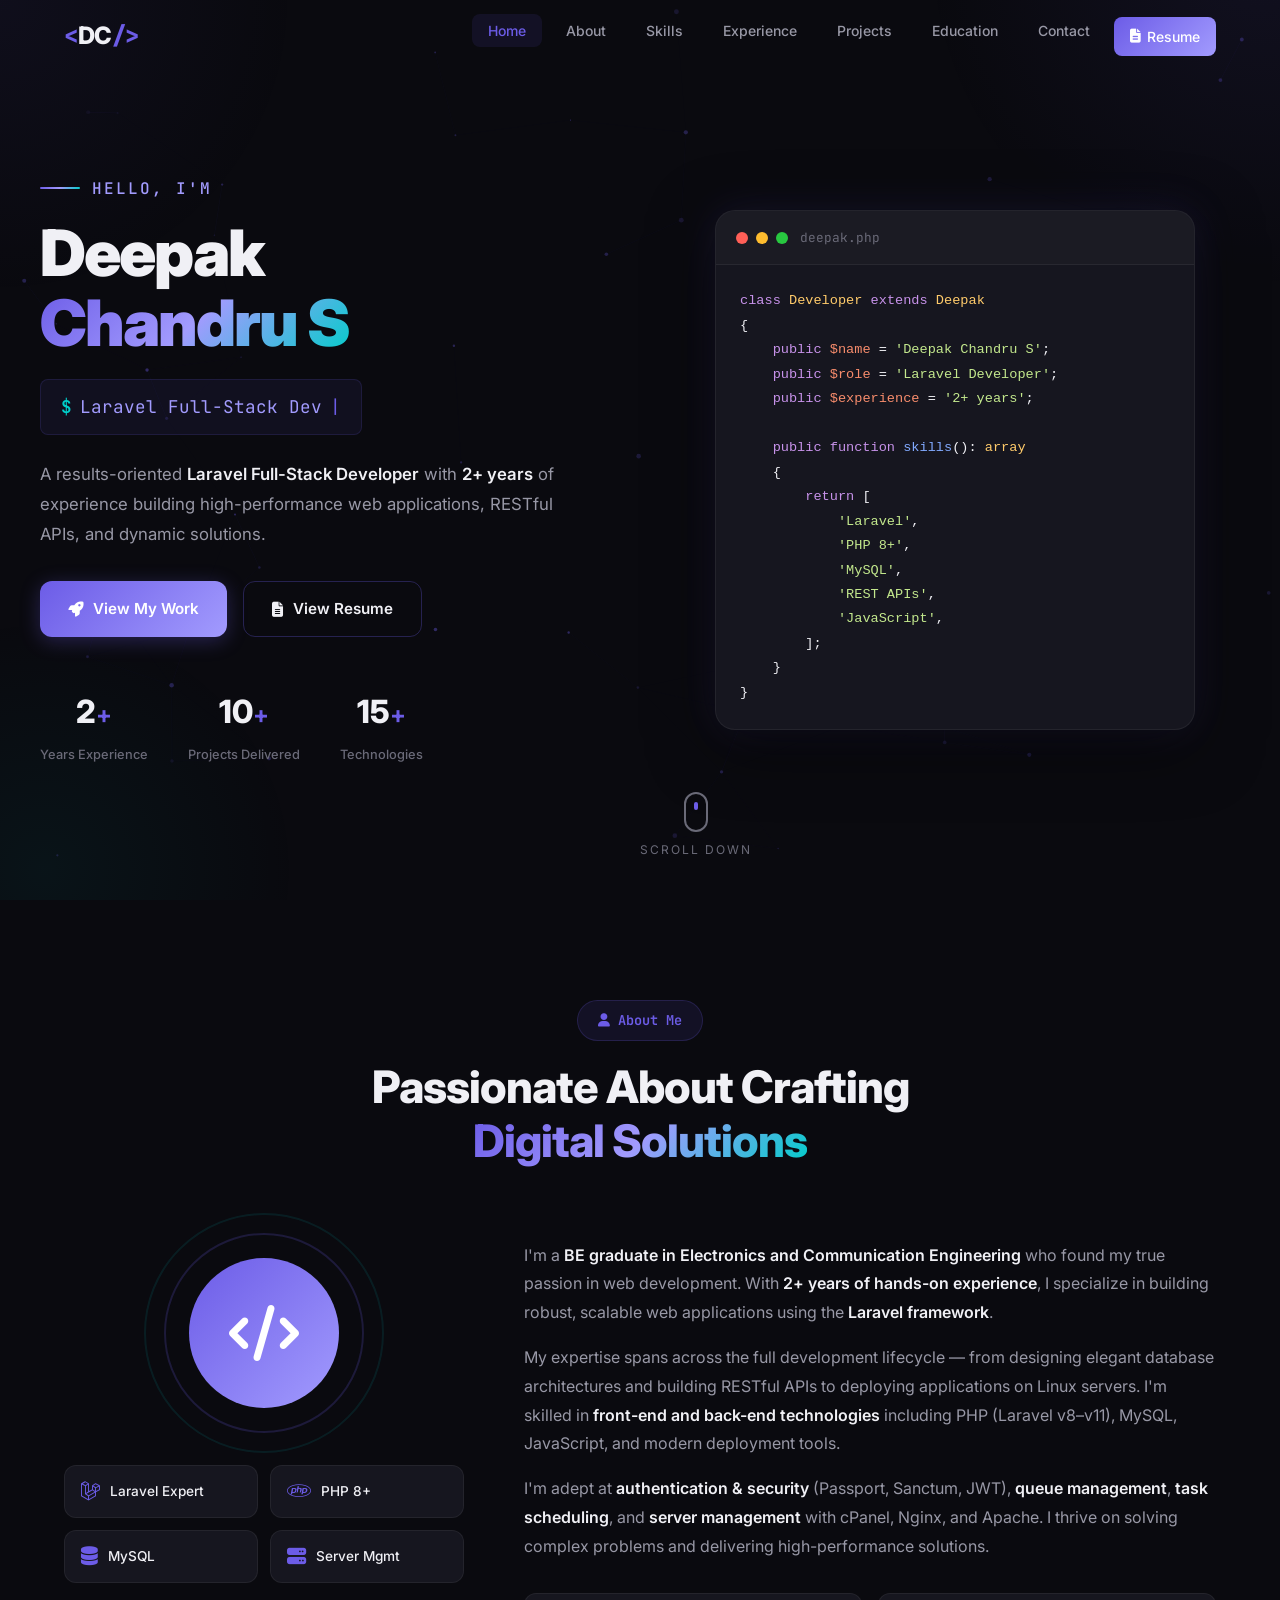
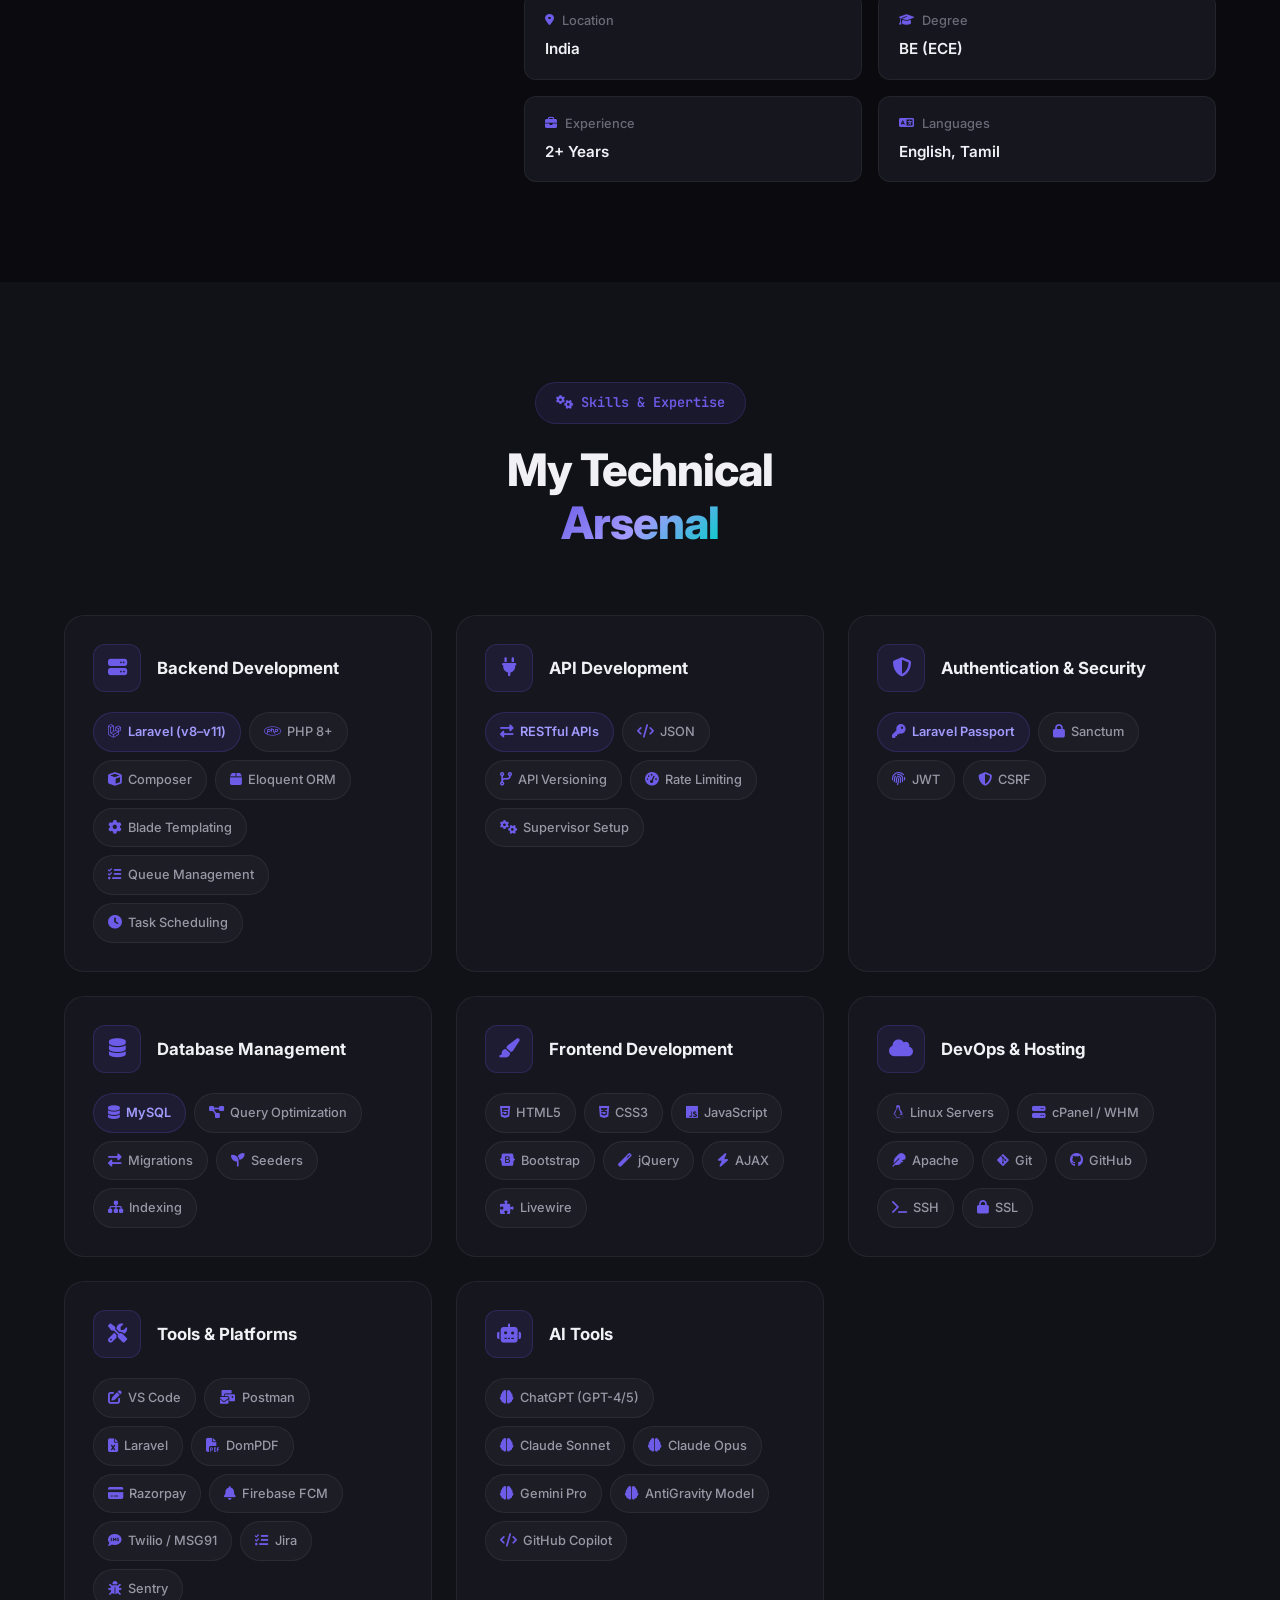
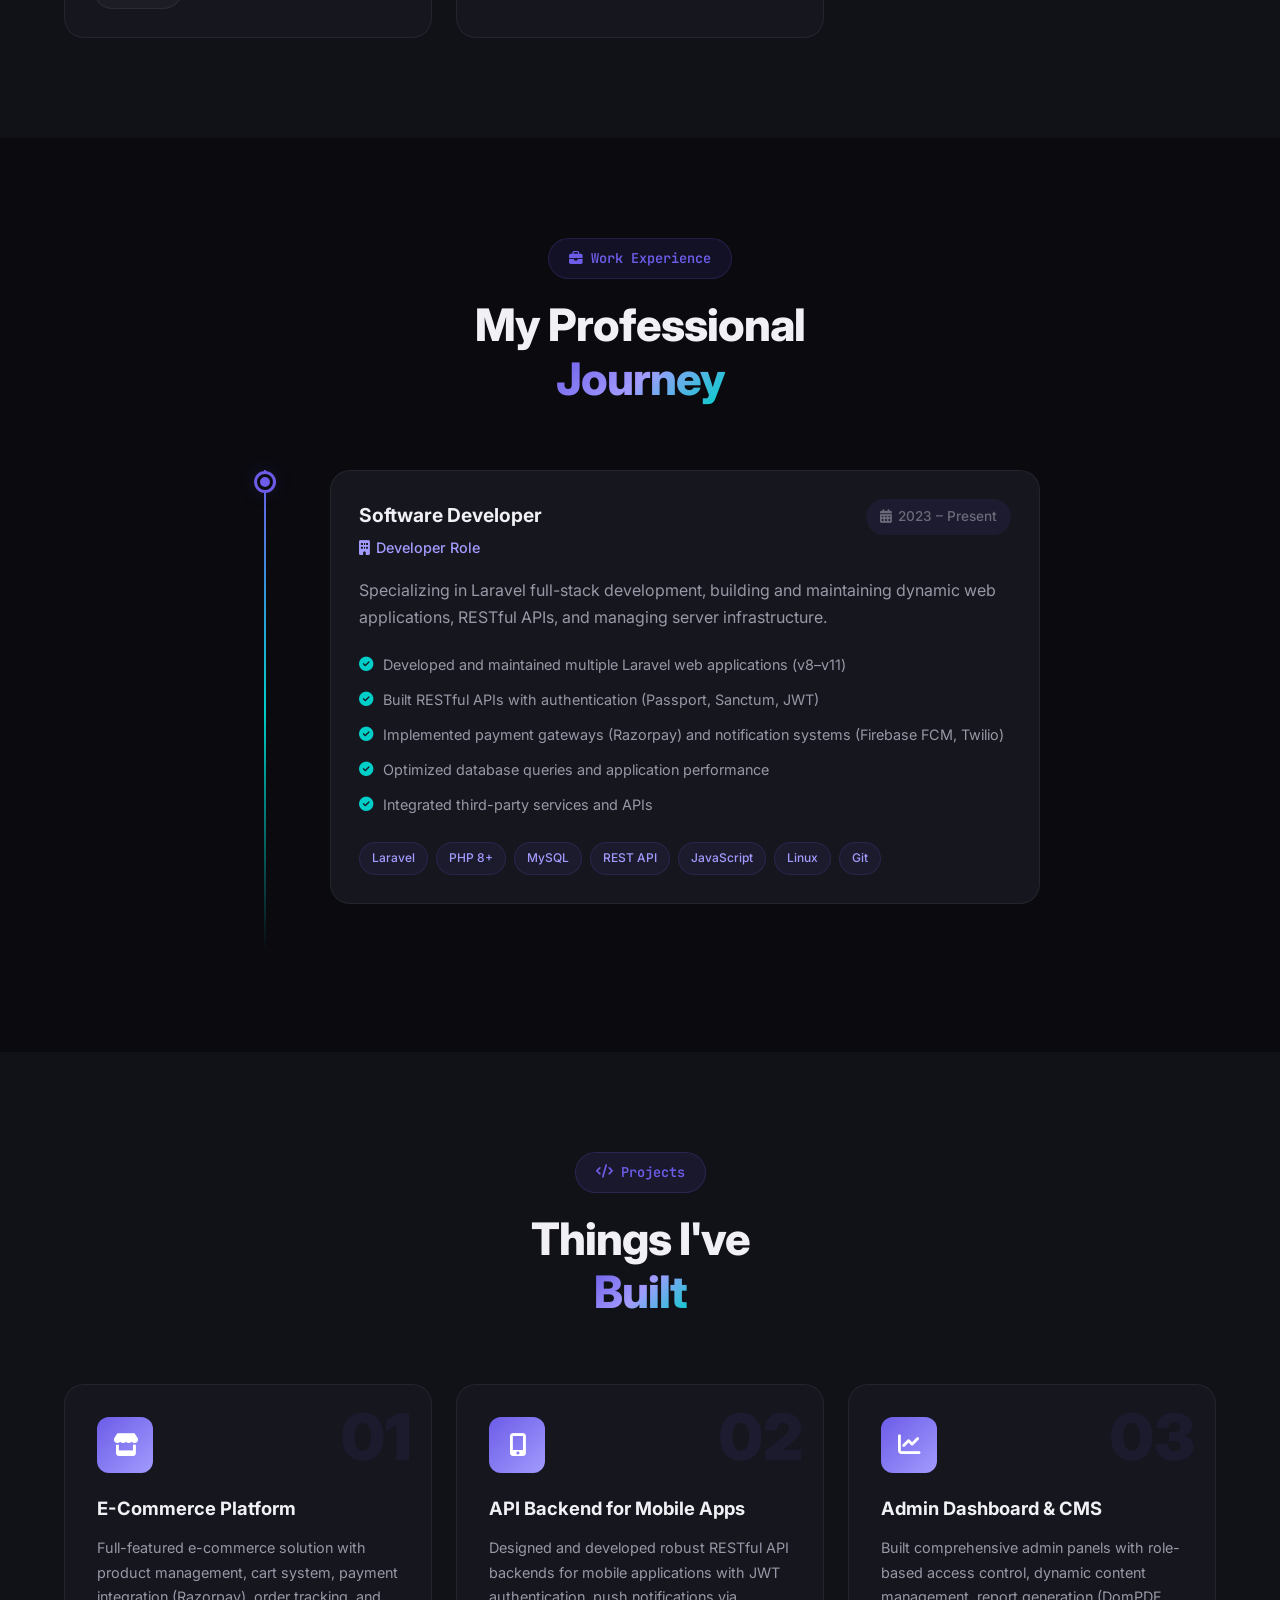
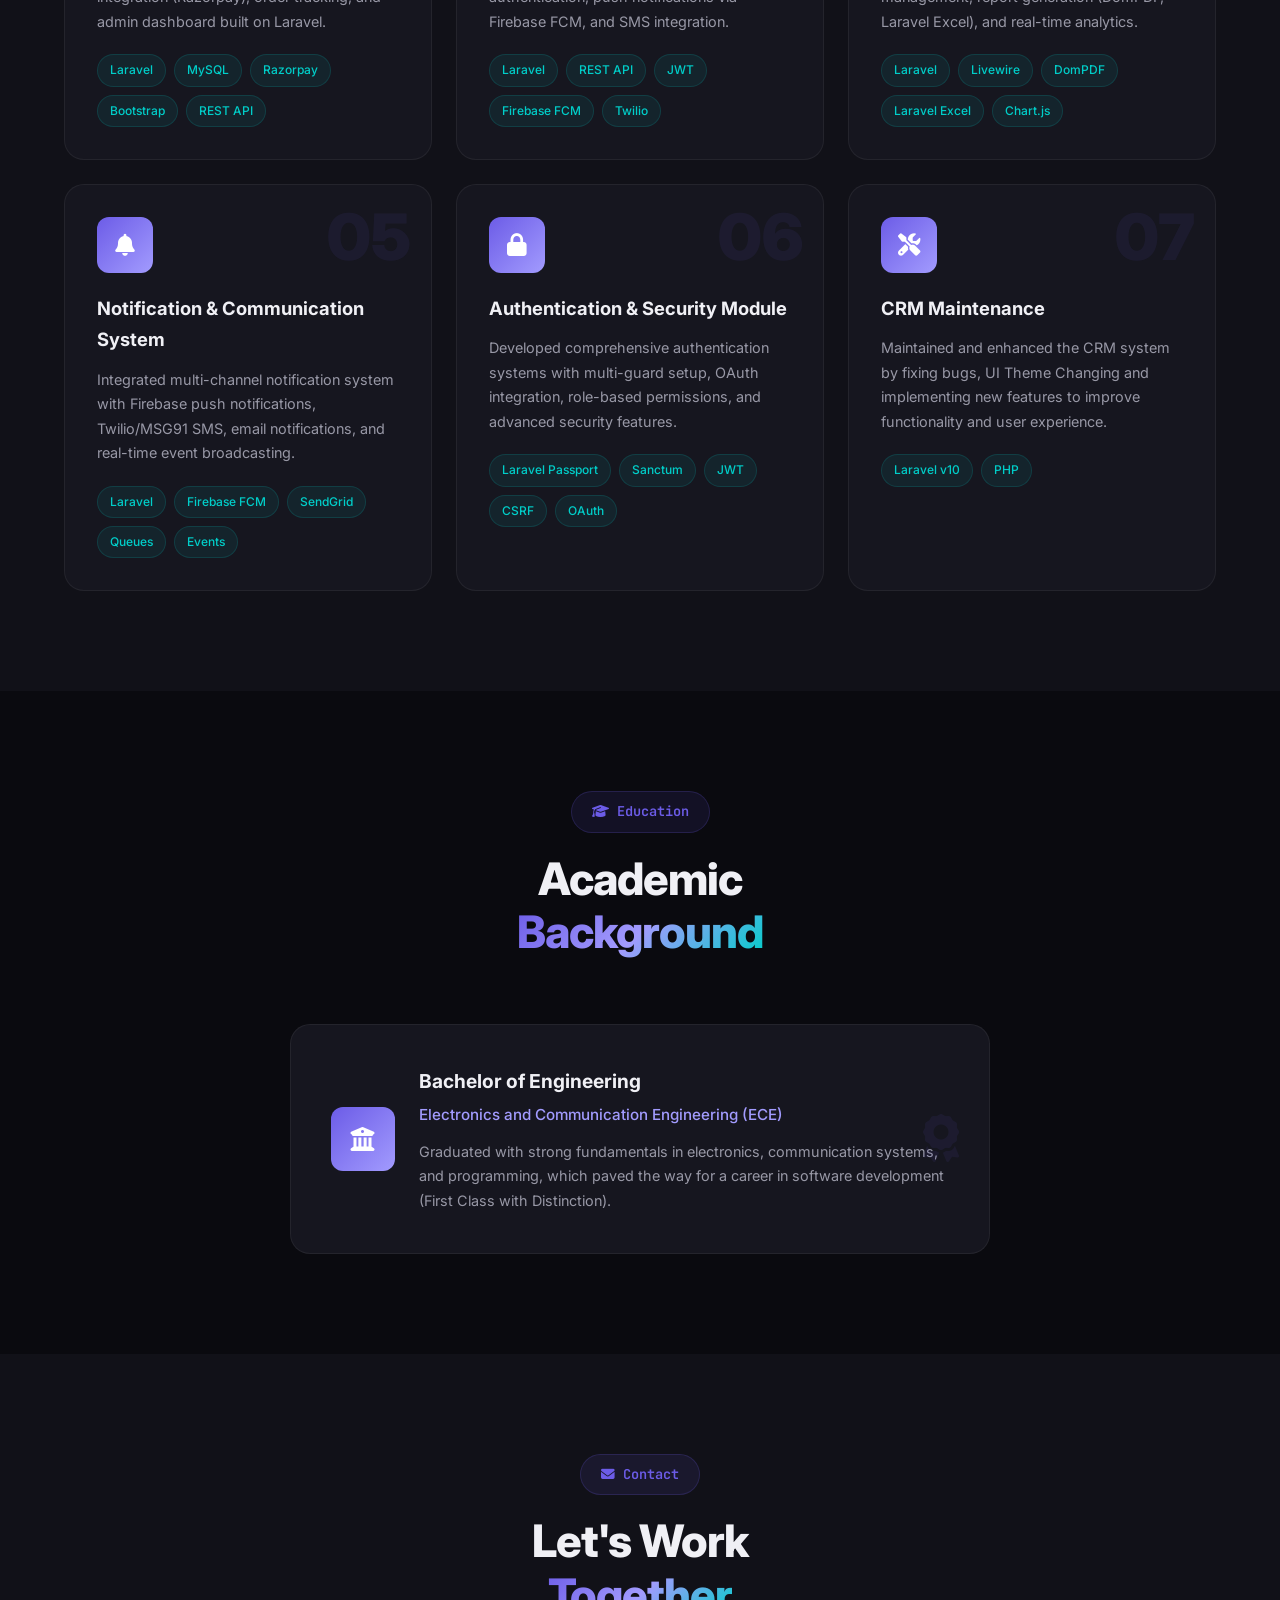
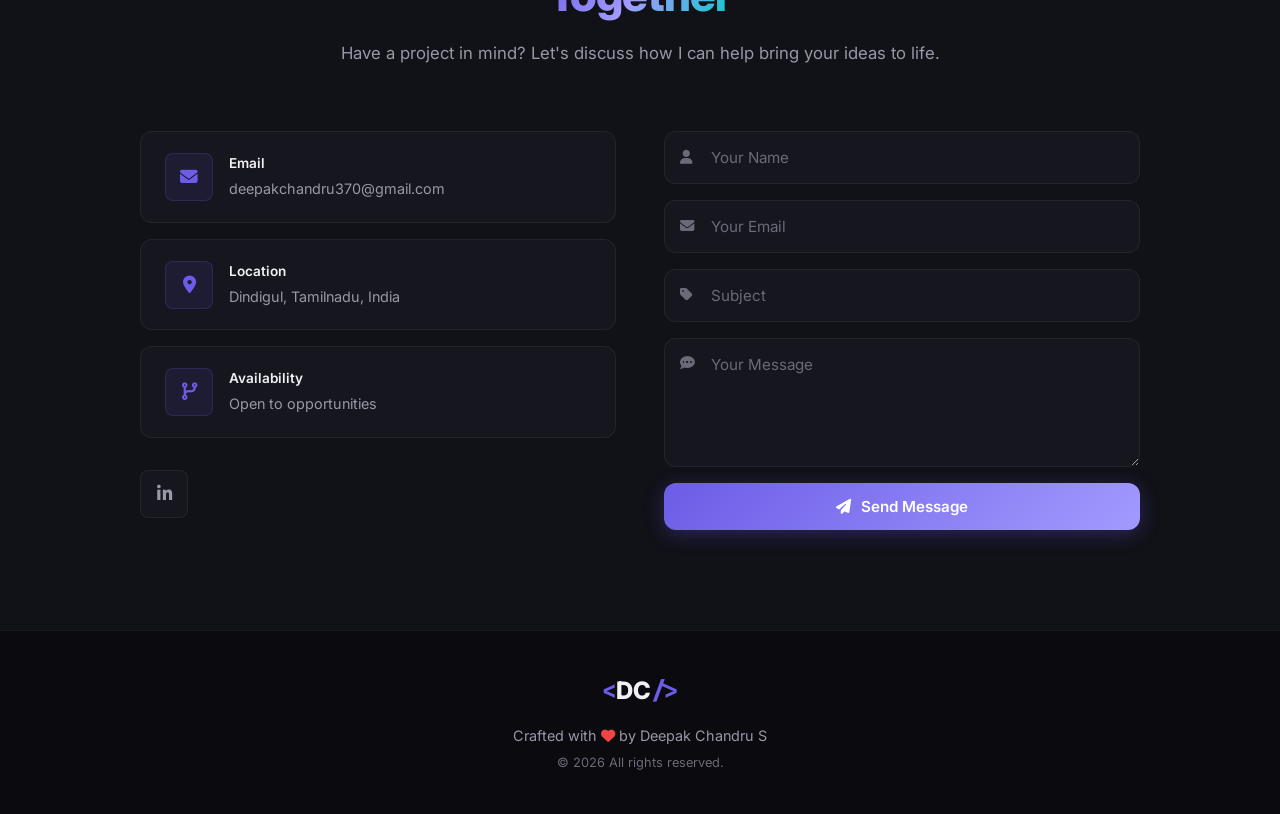
==== commit fe6838f6: "Portfolio details corrections" ====
--- a/index.html
+++ b/index.html
@@ -1,15 +1,21 @@
-<!DOCTYPE html>
+<!doctype html>
 <html lang="en">
-<head>
-    <meta charset="UTF-8">
-    <meta name="viewport" content="width=device-width, initial-scale=1.0">
+  <head>
+    <meta charset="UTF-8" />
+    <meta name="viewport" content="width=device-width, initial-scale=1.0" />
     <title>Deepak Chandru S | Laravel Developer Portfolio</title>
-    <link rel="preconnect" href="https://fonts.googleapis.com">
-    <link href="https://fonts.googleapis.com/css2?family=Inter:wght@300;400;500;600;700;800;900&family=JetBrains+Mono:wght@400;500;600&display=swap" rel="stylesheet">
-    <link rel="stylesheet" href="https://cdn.jsdelivr.net/npm/@fortawesome/fontawesome-free@6.4.0/css/all.min.css">
-    <link rel="stylesheet" href="css/style.css">
-</head>
-<body>
+    <link rel="preconnect" href="https://fonts.googleapis.com" />
+    <link
+      href="https://fonts.googleapis.com/css2?family=Inter:wght@300;400;500;600;700;800;900&family=JetBrains+Mono:wght@400;500;600&display=swap"
+      rel="stylesheet"
+    />
+    <link
+      rel="stylesheet"
+      href="https://cdn.jsdelivr.net/npm/@fortawesome/fontawesome-free@6.4.0/css/all.min.css"
+    />
+    <link rel="stylesheet" href="css/style.css" />
+  </head>
+  <body>
     <!-- Cursor Glow -->
     <div class="cursor-glow" id="cursorGlow"></div>
 
@@ -18,85 +24,100 @@
 
     <!-- Navigation -->
     <nav class="navbar" id="navbar">
-        <div class="nav-container">
-            <a href="#hero" class="nav-logo">
-                <span class="logo-bracket">&lt;</span>DC<span class="logo-bracket">/&gt;</span>
-            </a>
-            <ul class="nav-links" id="navLinks">
-                <li><a href="#hero" class="nav-link active">Home</a></li>
-                <li><a href="#about" class="nav-link">About</a></li>
-                <li><a href="#skills" class="nav-link">Skills</a></li>
-                <li><a href="#experience" class="nav-link">Experience</a></li>
-                <li><a href="#projects" class="nav-link">Projects</a></li>
-                <li><a href="#education" class="nav-link">Education</a></li>
-                <li><a href="#contact" class="nav-link">Contact</a></li>
-                <li><a href="resume.html" class="nav-link nav-resume"><i class="fas fa-file-alt"></i> Resume</a></li>
-            </ul>
-            <button class="nav-toggle" id="navToggle" aria-label="Toggle navigation">
-                <span></span><span></span><span></span>
-            </button>
-        </div>
+      <div class="nav-container">
+        <a href="#hero" class="nav-logo">
+          <span class="logo-bracket">&lt;</span>DC<span class="logo-bracket"
+            >/&gt;</span
+          >
+        </a>
+        <ul class="nav-links" id="navLinks">
+          <li><a href="#hero" class="nav-link active">Home</a></li>
+          <li><a href="#about" class="nav-link">About</a></li>
+          <li><a href="#skills" class="nav-link">Skills</a></li>
+          <li><a href="#experience" class="nav-link">Experience</a></li>
+          <li><a href="#projects" class="nav-link">Projects</a></li>
+          <li><a href="#education" class="nav-link">Education</a></li>
+          <li><a href="#contact" class="nav-link">Contact</a></li>
+          <li>
+            <a href="resume.html" class="nav-link nav-resume"
+              ><i class="fas fa-file-alt"></i> Resume</a
+            >
+          </li>
+        </ul>
+        <button
+          class="nav-toggle"
+          id="navToggle"
+          aria-label="Toggle navigation"
+        >
+          <span></span><span></span><span></span>
+        </button>
+      </div>
     </nav>
 
     <!-- Hero Section -->
     <section id="hero" class="hero">
-        <div class="hero-content">
-            <div class="hero-text">
-                <div class="hero-greeting" data-aos="fade-up">
-                    <span class="greeting-line"></span>
-                    <span class="greeting-text">Hello, I'm</span>
-                </div>
-                <h1 class="hero-name" data-aos="fade-up" data-delay="100">
-                    Deepak<br><span class="name-highlight">Chandru S</span>
-                </h1>
-                <div class="hero-typewriter" data-aos="fade-up" data-delay="200">
-                    <span class="typewriter-prefix">$</span>
-                    <span class="typewriter-text" id="typewriter"></span>
-                    <span class="typewriter-cursor">|</span>
-                </div>
-                <p class="hero-description" data-aos="fade-up" data-delay="300">
-                    A results-oriented <strong>Laravel Full-Stack Developer</strong> with <strong>2.5+ years</strong> of experience 
-                    building high-performance web applications, RESTful APIs, and dynamic solutions.
-                </p>
-                <div class="hero-buttons" data-aos="fade-up" data-delay="400">
-                    <a href="#projects" class="btn btn-primary">
-                        <i class="fas fa-rocket"></i> View My Work
-                    </a>
-                    <a href="resume.html" class="btn btn-outline">
-                        <i class="fas fa-file-alt"></i> View Resume
-                    </a>
-                </div>
-                <div class="hero-stats" data-aos="fade-up" data-delay="500">
-                    <div class="stat-item">
-                        <span class="stat-number" data-count="2.5">0</span><span class="stat-suffix">+</span>
-                        <span class="stat-label">Years Experience</span>
-                    </div>
-                    <div class="stat-item">
-                        <span class="stat-number" data-count="10">0</span><span class="stat-suffix">+</span>
-                        <span class="stat-label">Projects Delivered</span>
-                    </div>
-                    <div class="stat-item">
-                        <span class="stat-number" data-count="15">0</span><span class="stat-suffix">+</span>
-                        <span class="stat-label">Technologies</span>
-                    </div>
-                </div>
-            </div>
-            <div class="hero-visual" data-aos="fade-left" data-delay="300">
-                <div class="code-window">
-                    <div class="code-header">
-                        <div class="code-dots">
-                            <span class="dot red"></span>
-                            <span class="dot yellow"></span>
-                            <span class="dot green"></span>
-                        </div>
-                        <span class="code-title">deepak.php</span>
-                    </div>
-                    <div class="code-body">
-                        <pre><code><span class="code-keyword">class</span> <span class="code-class">Developer</span> <span class="code-keyword">extends</span> <span class="code-class">Deepak</span>
+      <div class="hero-content">
+        <div class="hero-text">
+          <div class="hero-greeting" data-aos="fade-up">
+            <span class="greeting-line"></span>
+            <span class="greeting-text">Hello, I'm</span>
+          </div>
+          <h1 class="hero-name" data-aos="fade-up" data-delay="100">
+            Deepak<br /><span class="name-highlight">Chandru S</span>
+          </h1>
+          <div class="hero-typewriter" data-aos="fade-up" data-delay="200">
+            <span class="typewriter-prefix">$</span>
+            <span class="typewriter-text" id="typewriter"></span>
+            <span class="typewriter-cursor">|</span>
+          </div>
+          <p class="hero-description" data-aos="fade-up" data-delay="300">
+            A results-oriented
+            <strong>Laravel Full-Stack Developer</strong> with
+            <strong>2+ years</strong> of experience building high-performance
+            web applications, RESTful APIs, and dynamic solutions.
+          </p>
+          <div class="hero-buttons" data-aos="fade-up" data-delay="400">
+            <a href="#projects" class="btn btn-primary">
+              <i class="fas fa-rocket"></i> View My Work
+            </a>
+            <a href="resume.html" class="btn btn-outline">
+              <i class="fas fa-file-alt"></i> View Resume
+            </a>
+          </div>
+          <div class="hero-stats" data-aos="fade-up" data-delay="500">
+            <div class="stat-item">
+              <span class="stat-number" data-count="2">0</span
+              ><span class="stat-suffix">+</span>
+              <span class="stat-label">Years Experience</span>
+            </div>
+            <div class="stat-item">
+              <span class="stat-number" data-count="10">0</span
+              ><span class="stat-suffix">+</span>
+              <span class="stat-label">Projects Delivered</span>
+            </div>
+            <div class="stat-item">
+              <span class="stat-number" data-count="15">0</span
+              ><span class="stat-suffix">+</span>
+              <span class="stat-label">Technologies</span>
+            </div>
+          </div>
+        </div>
+        <div class="hero-visual" data-aos="fade-left" data-delay="300">
+          <div class="code-window">
+            <div class="code-header">
+              <div class="code-dots">
+                <span class="dot red"></span>
+                <span class="dot yellow"></span>
+                <span class="dot green"></span>
+              </div>
+              <span class="code-title">deepak.php</span>
+            </div>
+            <div class="code-body">
+              <pre><code><span class="code-keyword">class</span> <span class="code-class">Developer</span> <span class="code-keyword">extends</span> <span class="code-class">Deepak</span>
 {
     <span class="code-keyword">public</span> <span class="code-variable">$name</span> = <span class="code-string">'Deepak Chandru S'</span>;
     <span class="code-keyword">public</span> <span class="code-variable">$role</span> = <span class="code-string">'Laravel Developer'</span>;
-    <span class="code-keyword">public</span> <span class="code-variable">$experience</span> = <span class="code-string">'2.5+ years'</span>;
+    <span class="code-keyword">public</span> <span class="code-variable">$experience</span> = <span class="code-string">'2+ years'</span>;
 
     <span class="code-keyword">public function</span> <span class="code-function">skills</span>(): <span class="code-class">array</span>
     {
@@ -109,524 +130,775 @@
         ];
     }
 }</code></pre>
-                    </div>
-                </div>
-            </div>
-        </div>
-        <div class="scroll-indicator">
-            <div class="mouse">
-                <div class="wheel"></div>
-            </div>
-            <span>Scroll Down</span>
-        </div>
+            </div>
+          </div>
+        </div>
+      </div>
+      <div class="scroll-indicator">
+        <div class="mouse">
+          <div class="wheel"></div>
+        </div>
+        <span>Scroll Down</span>
+      </div>
     </section>
 
     <!-- About Section -->
     <section id="about" class="section about">
-        <div class="container">
-            <div class="section-header">
-                <span class="section-tag"><i class="fas fa-user"></i> About Me</span>
-                <h2 class="section-title">Passionate About Crafting<br><span class="highlight">Digital Solutions</span></h2>
-            </div>
-            <div class="about-grid">
-                <div class="about-image-wrapper">
-                    <div class="about-avatar">
-                        <div class="avatar-inner">
-                            <i class="fas fa-code avatar-icon"></i>
-                        </div>
-                        <div class="avatar-ring"></div>
-                        <div class="avatar-ring avatar-ring-2"></div>
-                    </div>
-                    <div class="about-badges">
-                        <div class="badge-item">
-                            <i class="fab fa-laravel"></i>
-                            <span>Laravel Expert</span>
-                        </div>
-                        <div class="badge-item">
-                            <i class="fab fa-php"></i>
-                            <span>PHP 8+</span>
-                        </div>
-                        <div class="badge-item">
-                            <i class="fas fa-database"></i>
-                            <span>MySQL</span>
-                        </div>
-                        <div class="badge-item">
-                            <i class="fas fa-server"></i>
-                            <span>Server Mgmt</span>
-                        </div>
-                    </div>
-                </div>
-                <div class="about-content">
-                    <p class="about-text">
-                        I'm a <strong>BE graduate in Electronics and Communication Engineering</strong> who found my true passion in web development. 
-                        With <strong>2.5+ years of hands-on experience</strong>, I specialize in building robust, scalable web applications using 
-                        the <strong>Laravel framework</strong>.
-                    </p>
-                    <p class="about-text">
-                        My expertise spans across the full development lifecycle — from designing elegant database architectures and building 
-                        RESTful APIs to deploying applications on Linux servers. I'm skilled in <strong>front-end and back-end technologies</strong> 
-                        including PHP (Laravel v8–v11), MySQL, JavaScript, and modern deployment tools.
-                    </p>
-                    <p class="about-text">
-                        I'm adept at <strong>authentication & security</strong> (Passport, Sanctum, JWT), <strong>queue management</strong>, 
-                        <strong>task scheduling</strong>, and <strong>server management</strong> with cPanel, Nginx, and Apache. I thrive on solving 
-                        complex problems and delivering high-performance solutions.
-                    </p>
-                    <div class="about-info-grid">
-                        <div class="info-item">
-                            <span class="info-label"><i class="fas fa-map-marker-alt"></i> Location</span>
-                            <span class="info-value">India</span>
-                        </div>
-                        <div class="info-item">
-                            <span class="info-label"><i class="fas fa-graduation-cap"></i> Degree</span>
-                            <span class="info-value">BE (ECE)</span>
-                        </div>
-                        <div class="info-item">
-                            <span class="info-label"><i class="fas fa-briefcase"></i> Experience</span>
-                            <span class="info-value">2.5+ Years</span>
-                        </div>
-                        <div class="info-item">
-                            <span class="info-label"><i class="fas fa-language"></i> Languages</span>
-                            <span class="info-value">English, Tamil</span>
-                        </div>
-                    </div>
-                </div>
-            </div>
-        </div>
+      <div class="container">
+        <div class="section-header">
+          <span class="section-tag"><i class="fas fa-user"></i> About Me</span>
+          <h2 class="section-title">
+            Passionate About Crafting<br /><span class="highlight"
+              >Digital Solutions</span
+            >
+          </h2>
+        </div>
+        <div class="about-grid">
+          <div class="about-image-wrapper">
+            <div class="about-avatar">
+              <div class="avatar-inner">
+                <i class="fas fa-code avatar-icon"></i>
+              </div>
+              <div class="avatar-ring"></div>
+              <div class="avatar-ring avatar-ring-2"></div>
+            </div>
+            <div class="about-badges">
+              <div class="badge-item">
+                <i class="fab fa-laravel"></i>
+                <span>Laravel Expert</span>
+              </div>
+              <div class="badge-item">
+                <i class="fab fa-php"></i>
+                <span>PHP 8+</span>
+              </div>
+              <div class="badge-item">
+                <i class="fas fa-database"></i>
+                <span>MySQL</span>
+              </div>
+              <div class="badge-item">
+                <i class="fas fa-server"></i>
+                <span>Server Mgmt</span>
+              </div>
+            </div>
+          </div>
+          <div class="about-content">
+            <p class="about-text">
+              I'm a
+              <strong
+                >BE graduate in Electronics and Communication
+                Engineering</strong
+              >
+              who found my true passion in web development. With
+              <strong>2+ years of hands-on experience</strong>, I specialize in
+              building robust, scalable web applications using the
+              <strong>Laravel framework</strong>.
+            </p>
+            <p class="about-text">
+              My expertise spans across the full development lifecycle — from
+              designing elegant database architectures and building RESTful APIs
+              to deploying applications on Linux servers. I'm skilled in
+              <strong>front-end and back-end technologies</strong>
+              including PHP (Laravel v8–v11), MySQL, JavaScript, and modern
+              deployment tools.
+            </p>
+            <p class="about-text">
+              I'm adept at <strong>authentication & security</strong> (Passport,
+              Sanctum, JWT), <strong>queue management</strong>,
+              <strong>task scheduling</strong>, and
+              <strong>server management</strong> with cPanel, Nginx, and Apache.
+              I thrive on solving complex problems and delivering
+              high-performance solutions.
+            </p>
+            <div class="about-info-grid">
+              <div class="info-item">
+                <span class="info-label"
+                  ><i class="fas fa-map-marker-alt"></i> Location</span
+                >
+                <span class="info-value">India</span>
+              </div>
+              <div class="info-item">
+                <span class="info-label"
+                  ><i class="fas fa-graduation-cap"></i> Degree</span
+                >
+                <span class="info-value">BE (ECE)</span>
+              </div>
+              <div class="info-item">
+                <span class="info-label"
+                  ><i class="fas fa-briefcase"></i> Experience</span
+                >
+                <span class="info-value">2+ Years</span>
+              </div>
+              <div class="info-item">
+                <span class="info-label"
+                  ><i class="fas fa-language"></i> Languages</span
+                >
+                <span class="info-value">English, Tamil</span>
+              </div>
+            </div>
+          </div>
+        </div>
+      </div>
     </section>
 
     <!-- Skills Section -->
     <section id="skills" class="section skills">
-        <div class="container">
-            <div class="section-header">
-                <span class="section-tag"><i class="fas fa-cogs"></i> Skills & Expertise</span>
-                <h2 class="section-title">My Technical<br><span class="highlight">Arsenal</span></h2>
-            </div>
-            <div class="skills-categories">
-                <!-- Backend Development -->
-                <div class="skill-category">
-                    <div class="category-header">
-                        <div class="category-icon">
-                            <i class="fas fa-server"></i>
-                        </div>
-                        <h3>Backend Development</h3>
-                    </div>
-                    <div class="skill-tags">
-                        <span class="skill-tag featured"><i class="fab fa-laravel"></i> Laravel (v8–v11)</span>
-                        <span class="skill-tag"><i class="fab fa-php"></i> PHP 8+</span>
-                        <span class="skill-tag"><i class="fas fa-cube"></i> Composer</span>
-                        <span class="skill-tag"><i class="fas fa-box"></i> Eloquent ORM</span>
-                        <span class="skill-tag"><i class="fas fa-cog"></i> Blade Templating</span>
-                        <span class="skill-tag"><i class="fas fa-tasks"></i> Queue Management</span>
-                        <span class="skill-tag"><i class="fas fa-clock"></i> Task Scheduling</span>
-                    </div>
-                </div>
-                <!-- API Development -->
-                <div class="skill-category">
-                    <div class="category-header">
-                        <div class="category-icon">
-                            <i class="fas fa-plug"></i>
-                        </div>
-                        <h3>API Development</h3>
-                    </div>
-                    <div class="skill-tags">
-                        <span class="skill-tag featured"><i class="fas fa-exchange-alt"></i> RESTful APIs</span>
-                        <span class="skill-tag"><i class="fas fa-code"></i> JSON</span>
-                        <span class="skill-tag"><i class="fas fa-code-branch"></i> API Versioning</span>
-                        <span class="skill-tag"><i class="fas fa-tachometer-alt"></i> Rate Limiting</span>
-                    </div>
-                </div>
-                <!-- Auth & Security -->
-                <div class="skill-category">
-                    <div class="category-header">
-                        <div class="category-icon">
-                            <i class="fas fa-shield-alt"></i>
-                        </div>
-                        <h3>Authentication & Security</h3>
-                    </div>
-                    <div class="skill-tags">
-                        <span class="skill-tag featured"><i class="fas fa-key"></i> Laravel Passport</span>
-                        <span class="skill-tag"><i class="fas fa-lock"></i> Sanctum</span>
-                        <span class="skill-tag"><i class="fas fa-fingerprint"></i> JWT</span>
-                        <span class="skill-tag"><i class="fas fa-shield-alt"></i> CSRF</span>
-                    </div>
-                </div>
-                <!-- Database -->
-                <div class="skill-category">
-                    <div class="category-header">
-                        <div class="category-icon">
-                            <i class="fas fa-database"></i>
-                        </div>
-                        <h3>Database Management</h3>
-                    </div>
-                    <div class="skill-tags">
-                        <span class="skill-tag featured"><i class="fas fa-database"></i> MySQL</span>
-                        <span class="skill-tag"><i class="fas fa-project-diagram"></i> Query Optimization</span>
-                        <span class="skill-tag"><i class="fas fa-exchange-alt"></i> Migrations</span>
-                        <span class="skill-tag"><i class="fas fa-seedling"></i> Seeders</span>
-                        <span class="skill-tag"><i class="fas fa-sitemap"></i> Indexing</span>
-                    </div>
-                </div>
-                <!-- Frontend -->
-                <div class="skill-category">
-                    <div class="category-header">
-                        <div class="category-icon">
-                            <i class="fas fa-paint-brush"></i>
-                        </div>
-                        <h3>Frontend Development</h3>
-                    </div>
-                    <div class="skill-tags">
-                        <span class="skill-tag"><i class="fab fa-html5"></i> HTML5</span>
-                        <span class="skill-tag"><i class="fab fa-css3-alt"></i> CSS3</span>
-                        <span class="skill-tag"><i class="fab fa-js"></i> JavaScript</span>
-                        <span class="skill-tag"><i class="fab fa-bootstrap"></i> Bootstrap</span>
-                        <span class="skill-tag"><i class="fas fa-wind"></i> Tailwind CSS</span>
-                        <span class="skill-tag"><i class="fas fa-magic"></i> jQuery</span>
-                        <span class="skill-tag"><i class="fas fa-bolt"></i> AJAX</span>
-                        <span class="skill-tag"><i class="fas fa-puzzle-piece"></i> Livewire</span>
-                    </div>
-                </div>
-                <!-- DevOps & Hosting -->
-                <div class="skill-category">
-                    <div class="category-header">
-                        <div class="category-icon">
-                            <i class="fas fa-cloud"></i>
-                        </div>
-                        <h3>DevOps & Hosting</h3>
-                    </div>
-                    <div class="skill-tags">
-                        <span class="skill-tag"><i class="fab fa-linux"></i> Linux Servers</span>
-                        <span class="skill-tag"><i class="fas fa-server"></i> cPanel / WHM</span>
-                        <span class="skill-tag"><i class="fas fa-globe"></i> Nginx</span>
-                        <span class="skill-tag"><i class="fas fa-feather"></i> Apache</span>
-                        <span class="skill-tag"><i class="fab fa-git-alt"></i> Git</span>
-                        <span class="skill-tag"><i class="fab fa-github"></i> GitHub</span>
-                        <span class="skill-tag"><i class="fas fa-terminal"></i> SSH</span>
-                        <span class="skill-tag"><i class="fas fa-lock"></i> SSL</span>
-                    </div>
-                </div>
-                <!-- Tools -->
-                <div class="skill-category">
-                    <div class="category-header">
-                        <div class="category-icon">
-                            <i class="fas fa-tools"></i>
-                        </div>
-                        <h3>Tools & Platforms</h3>
-                    </div>
-                    <div class="skill-tags">
-                        <span class="skill-tag"><i class="fas fa-edit"></i> VS Code</span>
-                        <span class="skill-tag"><i class="fas fa-mail-bulk"></i> Postman</span>
-                        <span class="skill-tag"><i class="fab fa-figma"></i> Figma</span>
-                        <span class="skill-tag"><i class="fas fa-file-excel"></i> Laravel Excel</span>
-                        <span class="skill-tag"><i class="fas fa-file-pdf"></i> DomPDF</span>
-                        <span class="skill-tag"><i class="fas fa-credit-card"></i> Razorpay</span>
-                        <span class="skill-tag"><i class="fas fa-bell"></i> Firebase FCM</span>
-                        <span class="skill-tag"><i class="fas fa-sms"></i> Twilio / MSG91</span>
-                    </div>
-                </div>
-            </div>
-        </div>
+      <div class="container">
+        <div class="section-header">
+          <span class="section-tag"
+            ><i class="fas fa-cogs"></i> Skills & Expertise</span
+          >
+          <h2 class="section-title">
+            My Technical<br /><span class="highlight">Arsenal</span>
+          </h2>
+        </div>
+        <div class="skills-categories">
+          <!-- Backend Development -->
+          <div class="skill-category">
+            <div class="category-header">
+              <div class="category-icon">
+                <i class="fas fa-server"></i>
+              </div>
+              <h3>Backend Development</h3>
+            </div>
+            <div class="skill-tags">
+              <span class="skill-tag featured"
+                ><i class="fab fa-laravel"></i> Laravel (v8–v11)</span
+              >
+              <span class="skill-tag"><i class="fab fa-php"></i> PHP 8+</span>
+              <span class="skill-tag"
+                ><i class="fas fa-cube"></i> Composer</span
+              >
+              <span class="skill-tag"
+                ><i class="fas fa-box"></i> Eloquent ORM</span
+              >
+              <span class="skill-tag"
+                ><i class="fas fa-cog"></i> Blade Templating</span
+              >
+              <span class="skill-tag"
+                ><i class="fas fa-tasks"></i> Queue Management</span
+              >
+              <span class="skill-tag"
+                ><i class="fas fa-clock"></i> Task Scheduling</span
+              >
+            </div>
+          </div>
+          <!-- API Development -->
+          <div class="skill-category">
+            <div class="category-header">
+              <div class="category-icon">
+                <i class="fas fa-plug"></i>
+              </div>
+              <h3>API Development</h3>
+            </div>
+            <div class="skill-tags">
+              <span class="skill-tag featured"
+                ><i class="fas fa-exchange-alt"></i> RESTful APIs</span
+              >
+              <span class="skill-tag"><i class="fas fa-code"></i> JSON</span>
+              <span class="skill-tag"
+                ><i class="fas fa-code-branch"></i> API Versioning</span
+              >
+              <span class="skill-tag"
+                ><i class="fas fa-tachometer-alt"></i> Rate Limiting</span
+              >
+              <span class="skill-tag">
+                <i class="fas fa-cogs"></i> Supervisor Setup
+              </span>
+            </div>
+          </div>
+          <!-- Auth & Security -->
+          <div class="skill-category">
+            <div class="category-header">
+              <div class="category-icon">
+                <i class="fas fa-shield-alt"></i>
+              </div>
+              <h3>Authentication & Security</h3>
+            </div>
+            <div class="skill-tags">
+              <span class="skill-tag featured"
+                ><i class="fas fa-key"></i> Laravel Passport</span
+              >
+              <span class="skill-tag"><i class="fas fa-lock"></i> Sanctum</span>
+              <span class="skill-tag"
+                ><i class="fas fa-fingerprint"></i> JWT</span
+              >
+              <span class="skill-tag"
+                ><i class="fas fa-shield-alt"></i> CSRF</span
+              >
+            </div>
+          </div>
+          <!-- Database -->
+          <div class="skill-category">
+            <div class="category-header">
+              <div class="category-icon">
+                <i class="fas fa-database"></i>
+              </div>
+              <h3>Database Management</h3>
+            </div>
+            <div class="skill-tags">
+              <span class="skill-tag featured"
+                ><i class="fas fa-database"></i> MySQL</span
+              >
+              <span class="skill-tag"
+                ><i class="fas fa-project-diagram"></i> Query Optimization</span
+              >
+              <span class="skill-tag"
+                ><i class="fas fa-exchange-alt"></i> Migrations</span
+              >
+              <span class="skill-tag"
+                ><i class="fas fa-seedling"></i> Seeders</span
+              >
+              <span class="skill-tag"
+                ><i class="fas fa-sitemap"></i> Indexing</span
+              >
+            </div>
+          </div>
+          <!-- Frontend -->
+          <div class="skill-category">
+            <div class="category-header">
+              <div class="category-icon">
+                <i class="fas fa-paint-brush"></i>
+              </div>
+              <h3>Frontend Development</h3>
+            </div>
+            <div class="skill-tags">
+              <span class="skill-tag"><i class="fab fa-html5"></i> HTML5</span>
+              <span class="skill-tag"
+                ><i class="fab fa-css3-alt"></i> CSS3</span
+              >
+              <span class="skill-tag"
+                ><i class="fab fa-js"></i> JavaScript</span
+              >
+              <span class="skill-tag"
+                ><i class="fab fa-bootstrap"></i> Bootstrap</span
+              >
+              <!-- <span class="skill-tag"
+                ><i class="fas fa-wind"></i> Tailwind CSS</span
+              > -->
+              <span class="skill-tag"><i class="fas fa-magic"></i> jQuery</span>
+              <span class="skill-tag"><i class="fas fa-bolt"></i> AJAX</span>
+              <span class="skill-tag"
+                ><i class="fas fa-puzzle-piece"></i> Livewire</span
+              >
+            </div>
+          </div>
+          <!-- DevOps & Hosting -->
+          <div class="skill-category">
+            <div class="category-header">
+              <div class="category-icon">
+                <i class="fas fa-cloud"></i>
+              </div>
+              <h3>DevOps & Hosting</h3>
+            </div>
+            <div class="skill-tags">
+              <span class="skill-tag"
+                ><i class="fab fa-linux"></i> Linux Servers</span
+              >
+              <span class="skill-tag"
+                ><i class="fas fa-server"></i> cPanel / WHM</span
+              >
+              <!-- <span class="skill-tag"><i class="fas fa-globe"></i> Nginx</span> -->
+              <span class="skill-tag"
+                ><i class="fas fa-feather"></i> Apache</span
+              >
+              <span class="skill-tag"><i class="fab fa-git-alt"></i> Git</span>
+              <span class="skill-tag"
+                ><i class="fab fa-github"></i> GitHub</span
+              >
+              <span class="skill-tag"><i class="fas fa-terminal"></i> SSH</span>
+              <span class="skill-tag"><i class="fas fa-lock"></i> SSL</span>
+            </div>
+          </div>
+          <!-- Tools -->
+          <div class="skill-category">
+            <div class="category-header">
+              <div class="category-icon">
+                <i class="fas fa-tools"></i>
+              </div>
+              <h3>Tools & Platforms</h3>
+            </div>
+            <div class="skill-tags">
+              <span class="skill-tag"><i class="fas fa-edit"></i> VS Code</span>
+              <span class="skill-tag"
+                ><i class="fas fa-mail-bulk"></i> Postman</span
+              >
+              <span class="skill-tag"
+                ><i class="fas fa-file-excel"></i> Laravel
+              </span>
+              <span class="skill-tag"
+                ><i class="fas fa-file-pdf"></i> DomPDF</span
+              >
+              <span class="skill-tag"
+                ><i class="fas fa-credit-card"></i> Razorpay</span
+              >
+              <span class="skill-tag"
+                ><i class="fas fa-bell"></i> Firebase FCM</span
+              >
+              <span class="skill-tag"
+                ><i class="fas fa-sms"></i> Twilio / MSG91</span
+              >
+              <span class="skill-tag"> <i class="fas fa-tasks"></i> Jira </span>
+              <span class="skill-tag"> <i class="fas fa-bug"></i> Sentry </span>
+            </div>
+          </div>
+
+          <!-- AI tools -->
+          <div class="skill-category">
+            <div class="category-header">
+              <div class="category-icon">
+                <i class="fas fa-robot"></i>
+              </div>
+              <h3>AI Tools</h3>
+            </div>
+            <div class="skill-tags">
+              <span class="skill-tag"
+                ><i class="fas fa-brain"></i> ChatGPT (GPT-4/5)</span
+              >
+              <span class="skill-tag"
+                ><i class="fas fa-brain"></i> Claude Sonnet</span
+              >
+              <span class="skill-tag"
+                ><i class="fas fa-brain"></i> Claude Opus</span
+              >
+              <span class="skill-tag"
+                ><i class="fas fa-brain"></i> Gemini Pro</span
+              >
+              <span class="skill-tag"
+                ><i class="fas fa-brain"></i> AntiGravity Model</span
+              >
+              <span class="skill-tag"
+                ><i class="fas fa-code"></i> GitHub Copilot</span
+              >
+            </div>
+          </div>
+        </div>
+      </div>
     </section>
 
     <!-- Experience Section -->
     <section id="experience" class="section experience">
-        <div class="container">
-            <div class="section-header">
-                <span class="section-tag"><i class="fas fa-briefcase"></i> Work Experience</span>
-                <h2 class="section-title">My Professional<br><span class="highlight">Journey</span></h2>
-            </div>
-            <div class="timeline">
-                <!-- Experience 1 -->
-                <div class="timeline-item">
-                    <div class="timeline-marker">
-                        <div class="marker-dot"></div>
-                    </div>
-                    <div class="timeline-content">
-                        <div class="timeline-header">
-                            <div class="timeline-company">
-                                <h3>Software Developer</h3>
-                                <span class="company-name"><i class="fas fa-building"></i> Developer Role</span>
-                            </div>
-                            <span class="timeline-date">
-                                <i class="fas fa-calendar-alt"></i> 2022 – Present
-                            </span>
-                        </div>
-                        <div class="timeline-body">
-                            <p>Specializing in Laravel full-stack development, building and maintaining dynamic web applications, RESTful APIs, and managing server infrastructure.</p>
-                            <ul class="timeline-highlights">
-                                <li><i class="fas fa-check-circle"></i> Developed and maintained multiple Laravel web applications (v8–v11)</li>
-                                <li><i class="fas fa-check-circle"></i> Built RESTful APIs with authentication (Passport, Sanctum, JWT)</li>
-                                <li><i class="fas fa-check-circle"></i> Managed Linux server deployments with Nginx/Apache</li>
-                                <li><i class="fas fa-check-circle"></i> Implemented payment gateways (Razorpay) and notification systems (Firebase FCM, Twilio)</li>
-                                <li><i class="fas fa-check-circle"></i> Optimized database queries and application performance</li>
-                                <li><i class="fas fa-check-circle"></i> Integrated third-party services and APIs</li>
-                            </ul>
-                            <div class="tech-stack">
-                                <span>Laravel</span>
-                                <span>PHP 8+</span>
-                                <span>MySQL</span>
-                                <span>REST API</span>
-                                <span>JavaScript</span>
-                                <span>Linux</span>
-                                <span>Git</span>
-                            </div>
-                        </div>
-                    </div>
+      <div class="container">
+        <div class="section-header">
+          <span class="section-tag"
+            ><i class="fas fa-briefcase"></i> Work Experience</span
+          >
+          <h2 class="section-title">
+            My Professional<br /><span class="highlight">Journey</span>
+          </h2>
+        </div>
+        <div class="timeline">
+          <!-- Experience 1 -->
+          <div class="timeline-item">
+            <div class="timeline-marker">
+              <div class="marker-dot"></div>
+            </div>
+            <div class="timeline-content">
+              <div class="timeline-header">
+                <div class="timeline-company">
+                  <h3>Software Developer</h3>
+                  <span class="company-name"
+                    ><i class="fas fa-building"></i> Developer Role</span
+                  >
                 </div>
-            </div>
-        </div>
+                <span class="timeline-date">
+                  <i class="fas fa-calendar-alt"></i> 2023 – Present
+                </span>
+              </div>
+              <div class="timeline-body">
+                <p>
+                  Specializing in Laravel full-stack development, building and
+                  maintaining dynamic web applications, RESTful APIs, and
+                  managing server infrastructure.
+                </p>
+                <ul class="timeline-highlights">
+                  <li>
+                    <i class="fas fa-check-circle"></i> Developed and maintained
+                    multiple Laravel web applications (v8–v11)
+                  </li>
+                  <li>
+                    <i class="fas fa-check-circle"></i> Built RESTful APIs with
+                    authentication (Passport, Sanctum, JWT)
+                  </li>
+                  <!-- <li>
+                    <i class="fas fa-check-circle"></i> Managed Linux server
+                    deployments with Nginx/Apache
+                  </li> -->
+                  <li>
+                    <i class="fas fa-check-circle"></i> Implemented payment
+                    gateways (Razorpay) and notification systems (Firebase FCM,
+                    Twilio)
+                  </li>
+                  <li>
+                    <i class="fas fa-check-circle"></i> Optimized database
+                    queries and application performance
+                  </li>
+                  <li>
+                    <i class="fas fa-check-circle"></i> Integrated third-party
+                    services and APIs
+                  </li>
+                </ul>
+                <div class="tech-stack">
+                  <span>Laravel</span>
+                  <span>PHP 8+</span>
+                  <span>MySQL</span>
+                  <span>REST API</span>
+                  <span>JavaScript</span>
+                  <span>Linux</span>
+                  <span>Git</span>
+                </div>
+              </div>
+            </div>
+          </div>
+        </div>
+      </div>
     </section>
 
     <!-- Projects Section -->
     <section id="projects" class="section projects">
-        <div class="container">
-            <div class="section-header">
-                <span class="section-tag"><i class="fas fa-code"></i> Projects</span>
-                <h2 class="section-title">Things I've<br><span class="highlight">Built</span></h2>
-            </div>
-            <div class="projects-grid">
-                <!-- Project 1 -->
-                <div class="project-card">
-                    <div class="project-icon">
-                        <i class="fas fa-store"></i>
-                    </div>
-                    <div class="project-content">
-                        <h3>E-Commerce Platform</h3>
-                        <p>Full-featured e-commerce solution with product management, cart system, payment integration (Razorpay), order tracking, and admin dashboard built on Laravel.</p>
-                        <div class="project-tech">
-                            <span>Laravel</span>
-                            <span>MySQL</span>
-                            <span>Razorpay</span>
-                            <span>Bootstrap</span>
-                            <span>REST API</span>
-                        </div>
-                    </div>
-                    <div class="project-overlay">
-                        <div class="project-number">01</div>
-                    </div>
-                </div>
-                <!-- Project 2 -->
-                <div class="project-card">
-                    <div class="project-icon">
-                        <i class="fas fa-mobile-alt"></i>
-                    </div>
-                    <div class="project-content">
-                        <h3>API Backend for Mobile Apps</h3>
-                        <p>Designed and developed robust RESTful API backends for mobile applications with JWT authentication, push notifications via Firebase FCM, and SMS integration.</p>
-                        <div class="project-tech">
-                            <span>Laravel</span>
-                            <span>REST API</span>
-                            <span>JWT</span>
-                            <span>Firebase FCM</span>
-                            <span>Twilio</span>
-                        </div>
-                    </div>
-                    <div class="project-overlay">
-                        <div class="project-number">02</div>
-                    </div>
-                </div>
-                <!-- Project 3 -->
-                <div class="project-card">
-                    <div class="project-icon">
-                        <i class="fas fa-chart-line"></i>
-                    </div>
-                    <div class="project-content">
-                        <h3>Admin Dashboard & CMS</h3>
-                        <p>Built comprehensive admin panels with role-based access control, dynamic content management, report generation (DomPDF, Laravel Excel), and real-time analytics.</p>
-                        <div class="project-tech">
-                            <span>Laravel</span>
-                            <span>Livewire</span>
-                            <span>DomPDF</span>
-                            <span>Laravel Excel</span>
-                            <span>Chart.js</span>
-                        </div>
-                    </div>
-                    <div class="project-overlay">
-                        <div class="project-number">03</div>
-                    </div>
-                </div>
-                <!-- Project 4 -->
-                <div class="project-card">
-                    <div class="project-icon">
-                        <i class="fas fa-server"></i>
-                    </div>
-                    <div class="project-content">
-                        <h3>Server Management & Deployment</h3>
-                        <p>Configured and managed Linux servers with Nginx/Apache, SSL certificates, SSH access, cron jobs, and automated deployment pipelines for production applications.</p>
-                        <div class="project-tech">
-                            <span>Linux</span>
-                            <span>Nginx</span>
-                            <span>Apache</span>
-                            <span>SSH</span>
-                            <span>SSL</span>
-                            <span>Git</span>
-                        </div>
-                    </div>
-                    <div class="project-overlay">
-                        <div class="project-number">04</div>
-                    </div>
-                </div>
-                <!-- Project 5 -->
-                <div class="project-card">
-                    <div class="project-icon">
-                        <i class="fas fa-bell"></i>
-                    </div>
-                    <div class="project-content">
-                        <h3>Notification & Communication System</h3>
-                        <p>Integrated multi-channel notification system with Firebase push notifications, Twilio/MSG91 SMS, email notifications, and real-time event broadcasting.</p>
-                        <div class="project-tech">
-                            <span>Laravel</span>
-                            <span>Firebase FCM</span>
-                            <span>MSG91</span>
-                            <span>Queues</span>
-                            <span>Events</span>
-                        </div>
-                    </div>
-                    <div class="project-overlay">
-                        <div class="project-number">05</div>
-                    </div>
-                </div>
-                <!-- Project 6 -->
-                <div class="project-card">
-                    <div class="project-icon">
-                        <i class="fas fa-lock"></i>
-                    </div>
-                    <div class="project-content">
-                        <h3>Authentication & Security Module</h3>
-                        <p>Developed comprehensive authentication systems with multi-guard setup, OAuth integration, role-based permissions, and advanced security features.</p>
-                        <div class="project-tech">
-                            <span>Laravel Passport</span>
-                            <span>Sanctum</span>
-                            <span>JWT</span>
-                            <span>CSRF</span>
-                            <span>OAuth</span>
-                        </div>
-                    </div>
-                    <div class="project-overlay">
-                        <div class="project-number">06</div>
-                    </div>
-                </div>
-            </div>
-        </div>
+      <div class="container">
+        <div class="section-header">
+          <span class="section-tag"><i class="fas fa-code"></i> Projects</span>
+          <h2 class="section-title">
+            Things I've<br /><span class="highlight">Built</span>
+          </h2>
+        </div>
+        <div class="projects-grid">
+          <!-- Project 1 -->
+          <div class="project-card">
+            <div class="project-icon">
+              <i class="fas fa-store"></i>
+            </div>
+            <div class="project-content">
+              <h3>E-Commerce Platform</h3>
+              <p>
+                Full-featured e-commerce solution with product management, cart
+                system, payment integration (Razorpay), order tracking, and
+                admin dashboard built on Laravel.
+              </p>
+              <div class="project-tech">
+                <span>Laravel</span>
+                <span>MySQL</span>
+                <span>Razorpay</span>
+                <span>Bootstrap</span>
+                <span>REST API</span>
+              </div>
+            </div>
+            <div class="project-overlay">
+              <div class="project-number">01</div>
+            </div>
+          </div>
+          <!-- Project 2 -->
+          <div class="project-card">
+            <div class="project-icon">
+              <i class="fas fa-mobile-alt"></i>
+            </div>
+            <div class="project-content">
+              <h3>API Backend for Mobile Apps</h3>
+              <p>
+                Designed and developed robust RESTful API backends for mobile
+                applications with JWT authentication, push notifications via
+                Firebase FCM, and SMS integration.
+              </p>
+              <div class="project-tech">
+                <span>Laravel</span>
+                <span>REST API</span>
+                <span>JWT</span>
+                <span>Firebase FCM</span>
+                <span>Twilio</span>
+              </div>
+            </div>
+            <div class="project-overlay">
+              <div class="project-number">02</div>
+            </div>
+          </div>
+          <!-- Project 3 -->
+          <div class="project-card">
+            <div class="project-icon">
+              <i class="fas fa-chart-line"></i>
+            </div>
+            <div class="project-content">
+              <h3>Admin Dashboard & CMS</h3>
+              <p>
+                Built comprehensive admin panels with role-based access control,
+                dynamic content management, report generation (DomPDF, Laravel
+                Excel), and real-time analytics.
+              </p>
+              <div class="project-tech">
+                <span>Laravel</span>
+                <span>Livewire</span>
+                <span>DomPDF</span>
+                <span>Laravel Excel</span>
+                <span>Chart.js</span>
+              </div>
+            </div>
+            <div class="project-overlay">
+              <div class="project-number">03</div>
+            </div>
+          </div>
+          <!-- Project 4 -->
+          <!-- <div class="project-card">
+            <div class="project-icon">
+              <i class="fas fa-server"></i>
+            </div>
+            <div class="project-content">
+              <h3>Server Management & Deployment</h3>
+              <p>
+                Configured and managed Linux servers with Nginx/Apache, SSL
+                certificates, SSH access, cron jobs, and automated deployment
+                pipelines for production applications.
+              </p>
+              <div class="project-tech">
+                <span>Linux</span>
+                <span>Nginx</span>
+                <span>Apache</span>
+                <span>SSH</span>
+                <span>SSL</span>
+                <span>Git</span>
+              </div>
+            </div>
+            <div class="project-overlay">
+              <div class="project-number">04</div>
+            </div>
+          </div> -->
+          <!-- Project 5 -->
+          <div class="project-card">
+            <div class="project-icon">
+              <i class="fas fa-bell"></i>
+            </div>
+            <div class="project-content">
+              <h3>Notification & Communication System</h3>
+              <p>
+                Integrated multi-channel notification system with Firebase push
+                notifications, Twilio/MSG91 SMS, email notifications, and
+                real-time event broadcasting.
+              </p>
+              <div class="project-tech">
+                <span>Laravel</span>
+                <span>Firebase FCM</span>
+                <span>SendGrid</span>
+                <span>Queues</span>
+                <span>Events</span>
+              </div>
+            </div>
+            <div class="project-overlay">
+              <div class="project-number">05</div>
+            </div>
+          </div>
+          <!-- Project 6 -->
+          <div class="project-card">
+            <div class="project-icon">
+              <i class="fas fa-lock"></i>
+            </div>
+            <div class="project-content">
+              <h3>Authentication & Security Module</h3>
+              <p>
+                Developed comprehensive authentication systems with multi-guard
+                setup, OAuth integration, role-based permissions, and advanced
+                security features.
+              </p>
+              <div class="project-tech">
+                <span>Laravel Passport</span>
+                <span>Sanctum</span>
+                <span>JWT</span>
+                <span>CSRF</span>
+                <span>OAuth</span>
+              </div>
+            </div>
+            <div class="project-overlay">
+              <div class="project-number">06</div>
+            </div>
+          </div>
+          <!-- Project 7 -->
+          <div class="project-card">
+            <div class="project-icon">
+              <i class="fas fa-tools"></i>
+            </div>
+            <div class="project-content">
+              <h3>CRM Maintenance</h3>
+              <p>
+                Maintained and enhanced the CRM system by fixing bugs, UI Theme
+                Changing and implementing new features to improve functionality
+                and user experience.
+              </p>
+              <div class="project-tech">
+                <span>Laravel v10</span>
+                <span>PHP</span>
+              </div>
+            </div>
+            <div class="project-overlay">
+              <div class="project-number">07</div>
+            </div>
+          </div>
+        </div>
+      </div>
     </section>
 
     <!-- Education Section -->
     <section id="education" class="section education">
-        <div class="container">
-            <div class="section-header">
-                <span class="section-tag"><i class="fas fa-graduation-cap"></i> Education</span>
-                <h2 class="section-title">Academic<br><span class="highlight">Background</span></h2>
-            </div>
-            <div class="education-grid">
-                <div class="education-card">
-                    <div class="edu-icon">
-                        <i class="fas fa-university"></i>
-                    </div>
-                    <div class="edu-content">
-                        <h3>Bachelor of Engineering</h3>
-                        <p class="edu-field">Electronics and Communication Engineering (ECE)</p>
-                        <p class="edu-description">
-                            Graduated with strong fundamentals in electronics, communication systems, and programming, which paved the way for a career in software development.
-                        </p>
-                    </div>
-                    <div class="edu-decoration">
-                        <i class="fas fa-award"></i>
-                    </div>
-                </div>
-            </div>
-        </div>
+      <div class="container">
+        <div class="section-header">
+          <span class="section-tag"
+            ><i class="fas fa-graduation-cap"></i> Education</span
+          >
+          <h2 class="section-title">
+            Academic<br /><span class="highlight">Background</span>
+          </h2>
+        </div>
+        <div class="education-grid">
+          <div class="education-card">
+            <div class="edu-icon">
+              <i class="fas fa-university"></i>
+            </div>
+            <div class="edu-content">
+              <h3>Bachelor of Engineering</h3>
+              <p class="edu-field">
+                Electronics and Communication Engineering (ECE)
+              </p>
+              <p class="edu-description">
+                Graduated with strong fundamentals in electronics, communication
+                systems, and programming, which paved the way for a career in
+                software development (First Class with Distinction).
+              </p>
+            </div>
+            <div class="edu-decoration">
+              <i class="fas fa-award"></i>
+            </div>
+          </div>
+        </div>
+      </div>
     </section>
 
     <!-- Contact Section -->
     <section id="contact" class="section contact">
-        <div class="container">
-            <div class="section-header">
-                <span class="section-tag"><i class="fas fa-envelope"></i> Contact</span>
-                <h2 class="section-title">Let's Work<br><span class="highlight">Together</span></h2>
-                <p class="section-subtitle">Have a project in mind? Let's discuss how I can help bring your ideas to life.</p>
-            </div>
-            <div class="contact-grid">
-                <div class="contact-info">
-                    <div class="contact-card">
-                        <div class="contact-icon">
-                            <i class="fas fa-envelope"></i>
-                        </div>
-                        <div class="contact-detail">
-                            <h4>Email</h4>
-                            <p>deepakchandru.dev@gmail.com</p>
-                        </div>
-                    </div>
-                    <div class="contact-card">
-                        <div class="contact-icon">
-                            <i class="fas fa-map-marker-alt"></i>
-                        </div>
-                        <div class="contact-detail">
-                            <h4>Location</h4>
-                            <p>India</p>
-                        </div>
-                    </div>
-                    <div class="contact-card">
-                        <div class="contact-icon">
-                            <i class="fas fa-code-branch"></i>
-                        </div>
-                        <div class="contact-detail">
-                            <h4>Availability</h4>
-                            <p>Open to opportunities</p>
-                        </div>
-                    </div>
-                    <div class="social-links">
-                        <a href="#" class="social-link" title="GitHub"><i class="fab fa-github"></i></a>
-                        <a href="#" class="social-link" title="LinkedIn"><i class="fab fa-linkedin-in"></i></a>
-                        <a href="#" class="social-link" title="Twitter"><i class="fab fa-twitter"></i></a>
-                        <a href="#" class="social-link" title="Stack Overflow"><i class="fab fa-stack-overflow"></i></a>
-                    </div>
-                </div>
-                <form class="contact-form" id="contactForm">
-                    <div class="form-group">
-                        <div class="input-wrapper">
-                            <i class="fas fa-user"></i>
-                            <input type="text" id="name" placeholder="Your Name" required>
-                        </div>
-                    </div>
-                    <div class="form-group">
-                        <div class="input-wrapper">
-                            <i class="fas fa-envelope"></i>
-                            <input type="email" id="email" placeholder="Your Email" required>
-                        </div>
-                    </div>
-                    <div class="form-group">
-                        <div class="input-wrapper">
-                            <i class="fas fa-tag"></i>
-                            <input type="text" id="subject" placeholder="Subject" required>
-                        </div>
-                    </div>
-                    <div class="form-group">
-                        <div class="input-wrapper textarea-wrapper">
-                            <i class="fas fa-comment-dots"></i>
-                            <textarea id="message" placeholder="Your Message" rows="5" required></textarea>
-                        </div>
-                    </div>
-                    <button type="submit" class="btn btn-primary btn-full">
-                        <i class="fas fa-paper-plane"></i> Send Message
-                    </button>
-                </form>
-            </div>
-        </div>
+      <div class="container">
+        <div class="section-header">
+          <span class="section-tag"
+            ><i class="fas fa-envelope"></i> Contact</span
+          >
+          <h2 class="section-title">
+            Let's Work<br /><span class="highlight">Together</span>
+          </h2>
+          <p class="section-subtitle">
+            Have a project in mind? Let's discuss how I can help bring your
+            ideas to life.
+          </p>
+        </div>
+        <div class="contact-grid">
+          <div class="contact-info">
+            <div class="contact-card">
+              <div class="contact-icon">
+                <i class="fas fa-envelope"></i>
+              </div>
+              <div class="contact-detail">
+                <h4>Email</h4>
+                <p>deepakchandru370@gmail.com</p>
+              </div>
+            </div>
+            <div class="contact-card">
+              <div class="contact-icon">
+                <i class="fas fa-map-marker-alt"></i>
+              </div>
+              <div class="contact-detail">
+                <h4>Location</h4>
+                <p>Dindigul, Tamilnadu, India</p>
+              </div>
+            </div>
+            <div class="contact-card">
+              <div class="contact-icon">
+                <i class="fas fa-code-branch"></i>
+              </div>
+              <div class="contact-detail">
+                <h4>Availability</h4>
+                <p>Open to opportunities</p>
+              </div>
+            </div>
+            <div class="social-links">
+              <!-- <a href="#" class="social-link" title="GitHub"
+                ><i class="fab fa-github"></i
+              ></a> -->
+              <a
+                target="_blank"
+                href="https://www.linkedin.com/in/deepak-chandru-s-003a601b0"
+                class="social-link"
+                title="LinkedIn"
+                ><i class="fab fa-linkedin-in"></i
+              ></a>
+              <!-- <a href="#" class="social-link" title="Twitter"
+                ><i class="fab fa-twitter"></i
+              ></a>
+              <a href="#" class="social-link" title="Stack Overflow"
+                ><i class="fab fa-stack-overflow"></i
+              ></a> -->
+            </div>
+          </div>
+          <form class="contact-form" id="contactForm">
+            <div class="form-group">
+              <div class="input-wrapper">
+                <i class="fas fa-user"></i>
+                <input type="text" id="name" placeholder="Your Name" required />
+              </div>
+            </div>
+            <div class="form-group">
+              <div class="input-wrapper">
+                <i class="fas fa-envelope"></i>
+                <input
+                  type="email"
+                  id="email"
+                  placeholder="Your Email"
+                  required
+                />
+              </div>
+            </div>
+            <div class="form-group">
+              <div class="input-wrapper">
+                <i class="fas fa-tag"></i>
+                <input
+                  type="text"
+                  id="subject"
+                  placeholder="Subject"
+                  required
+                />
+              </div>
+            </div>
+            <div class="form-group">
+              <div class="input-wrapper textarea-wrapper">
+                <i class="fas fa-comment-dots"></i>
+                <textarea
+                  id="message"
+                  placeholder="Your Message"
+                  rows="5"
+                  required
+                ></textarea>
+              </div>
+            </div>
+            <button type="submit" class="btn btn-primary btn-full">
+              <i class="fas fa-paper-plane"></i> Send Message
+            </button>
+          </form>
+        </div>
+      </div>
     </section>
 
     <!-- Footer -->
     <footer class="footer">
-        <div class="container">
-            <div class="footer-content">
-                <div class="footer-logo">
-                    <span class="logo-bracket">&lt;</span>DC<span class="logo-bracket">/&gt;</span>
-                </div>
-                <p class="footer-text">Crafted with <i class="fas fa-heart" style="color: #ef4444;"></i> by Deepak Chandru S</p>
-                <p class="footer-copyright">© 2024 All rights reserved.</p>
-            </div>
-        </div>
+      <div class="container">
+        <div class="footer-content">
+          <div class="footer-logo">
+            <span class="logo-bracket">&lt;</span>DC<span class="logo-bracket"
+              >/&gt;</span
+            >
+          </div>
+          <p class="footer-text">
+            Crafted with <i class="fas fa-heart" style="color: #ef4444"></i> by
+            Deepak Chandru S
+          </p>
+          <p class="footer-copyright">
+            © <span id="year"></span> All rights reserved.
+          </p>
+        </div>
+      </div>
     </footer>
 
     <script src="js/main.js"></script>
-</body>
+  </body>
 </html>
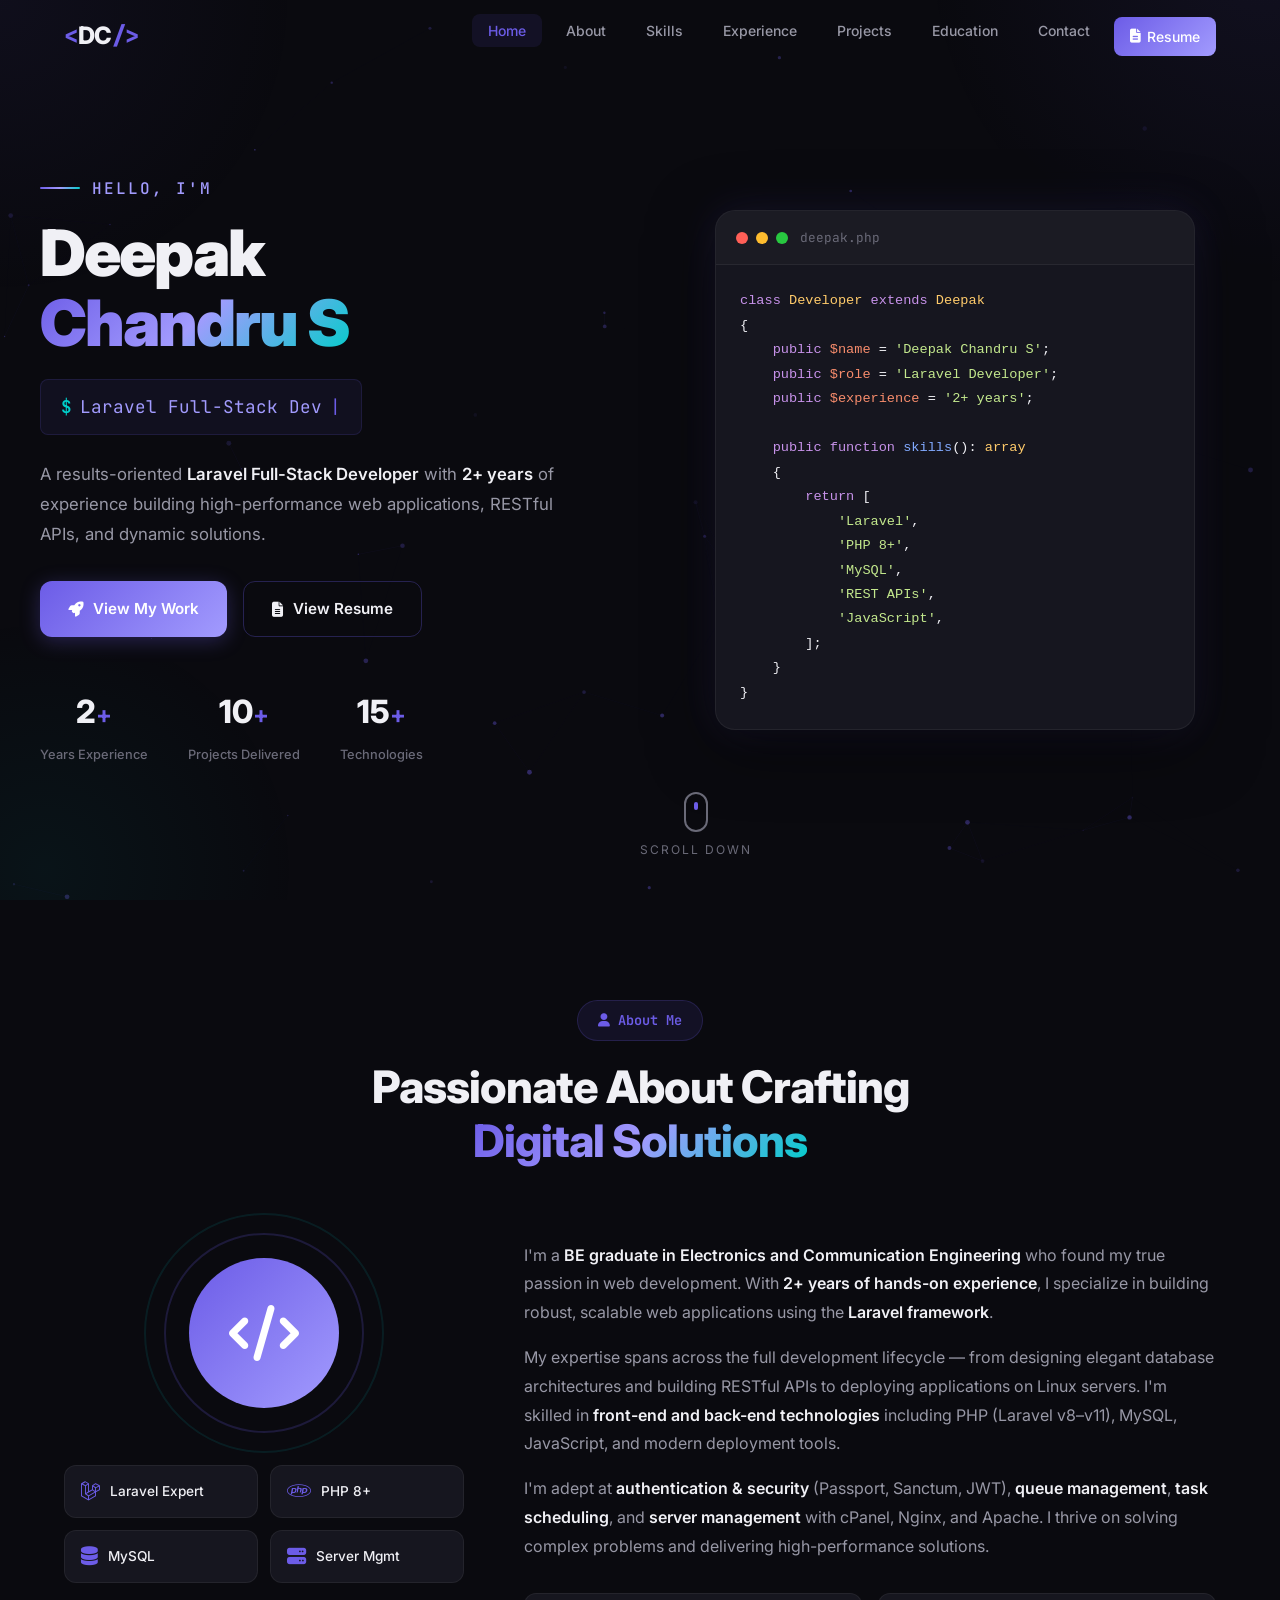
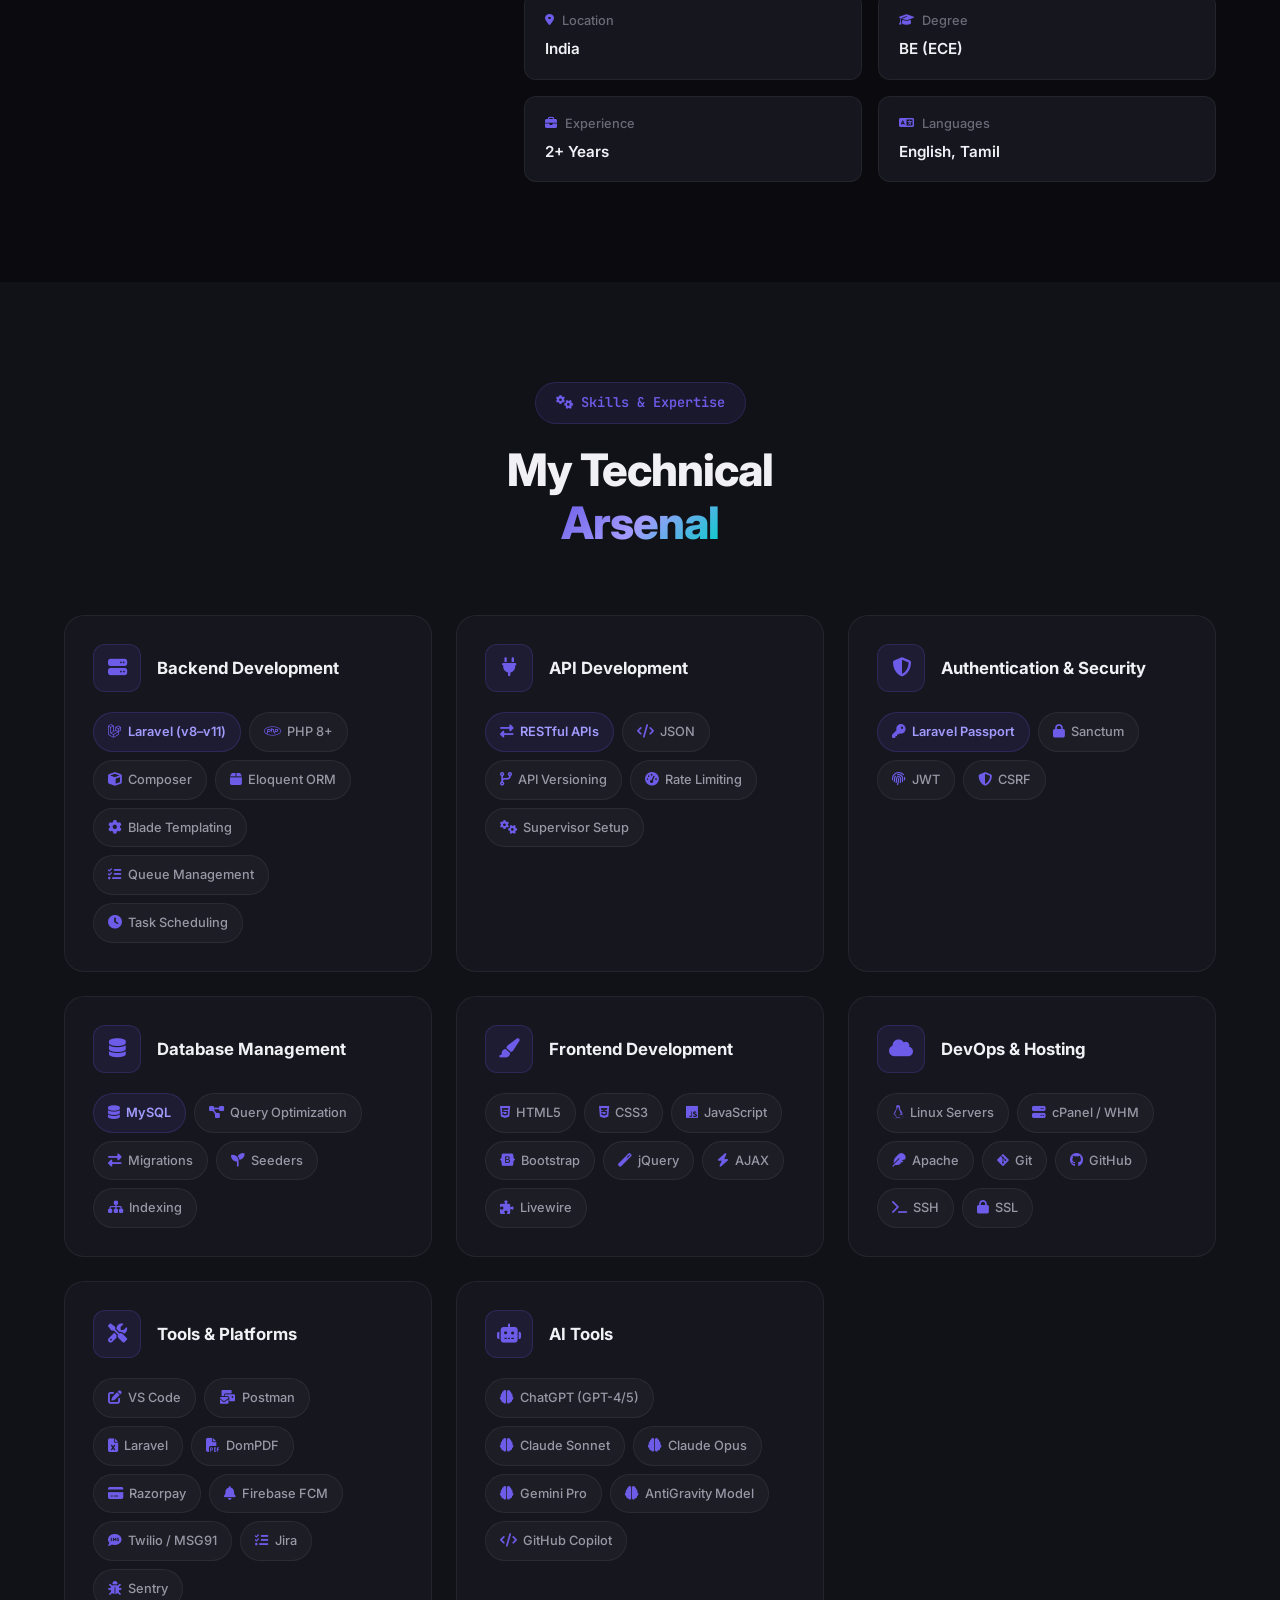
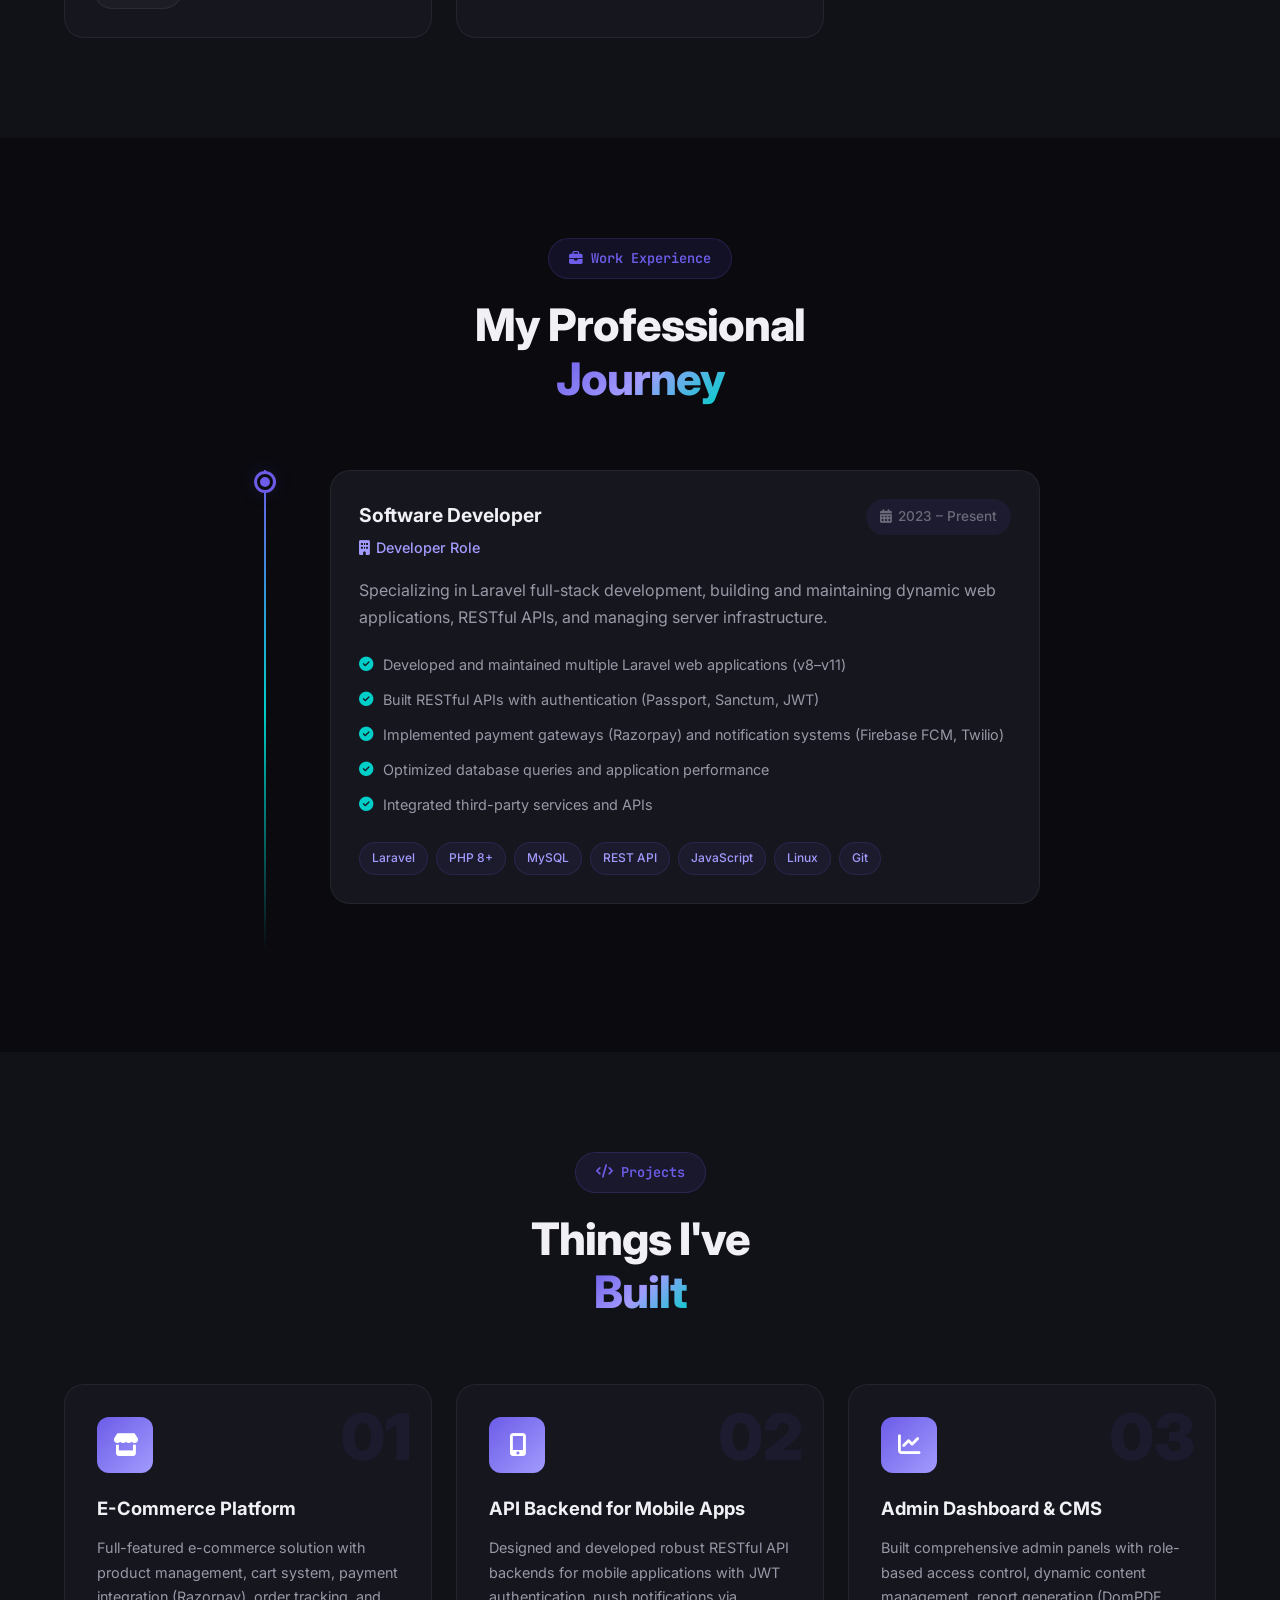
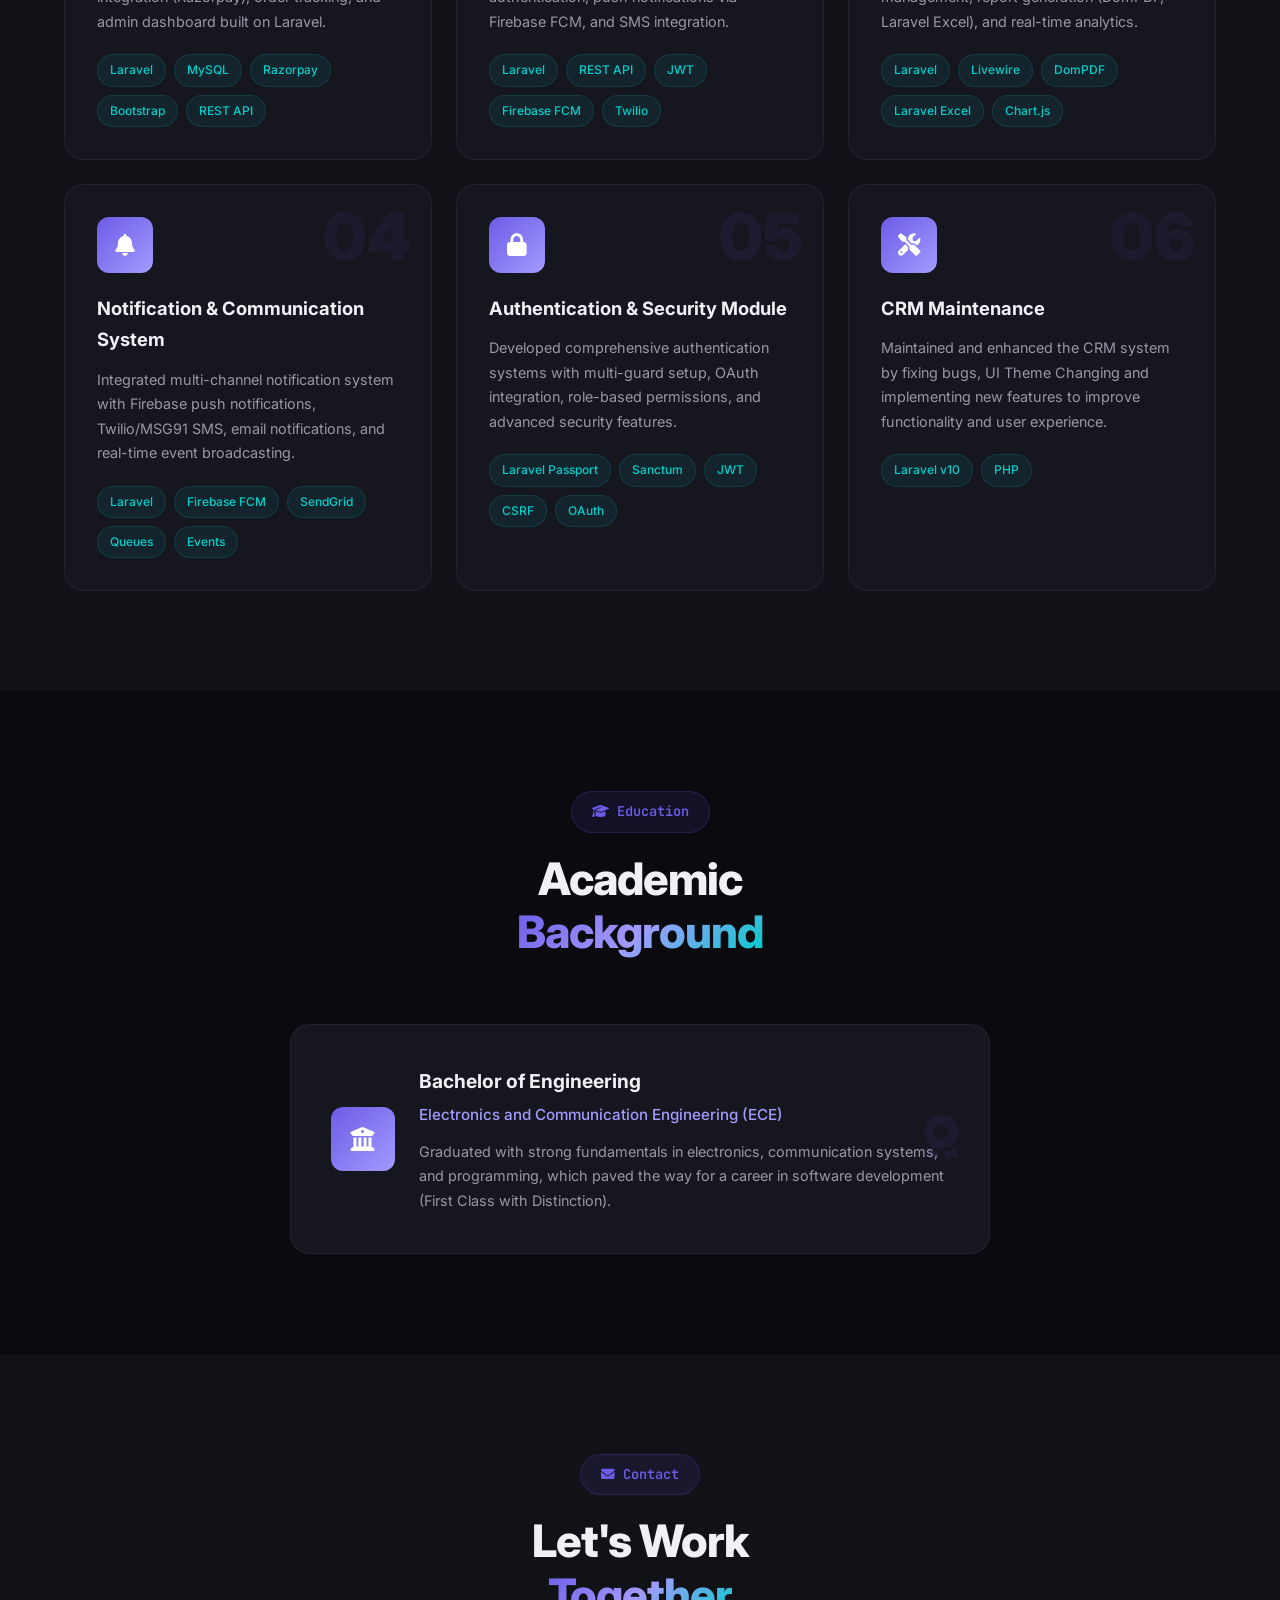
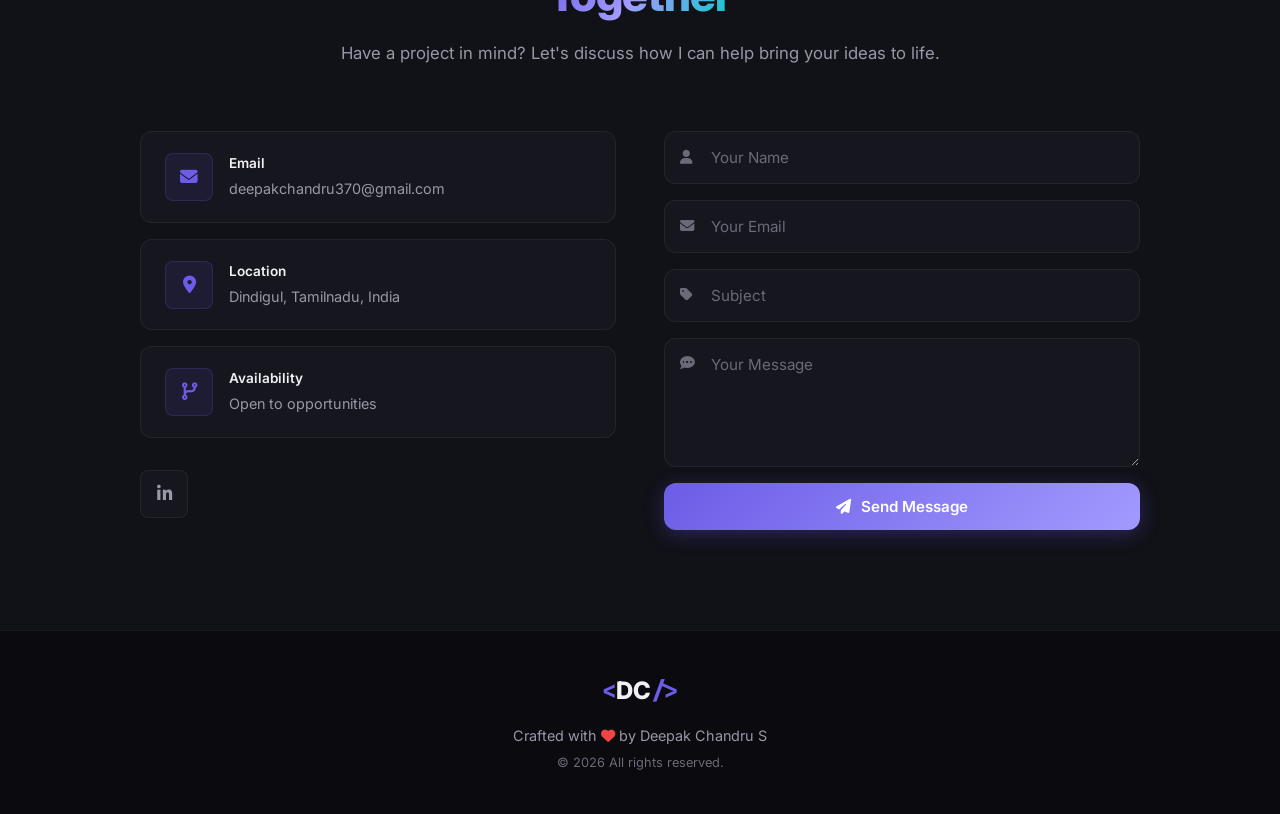
==== commit 31de37c5: "project count fix" ====
--- a/index.html
+++ b/index.html
@@ -681,7 +681,7 @@
               </div>
             </div>
             <div class="project-overlay">
-              <div class="project-number">05</div>
+              <div class="project-number">04</div>
             </div>
           </div>
           <!-- Project 6 -->
@@ -705,7 +705,7 @@
               </div>
             </div>
             <div class="project-overlay">
-              <div class="project-number">06</div>
+              <div class="project-number">05</div>
             </div>
           </div>
           <!-- Project 7 -->
@@ -726,7 +726,7 @@
               </div>
             </div>
             <div class="project-overlay">
-              <div class="project-number">07</div>
+              <div class="project-number">06</div>
             </div>
           </div>
         </div>
